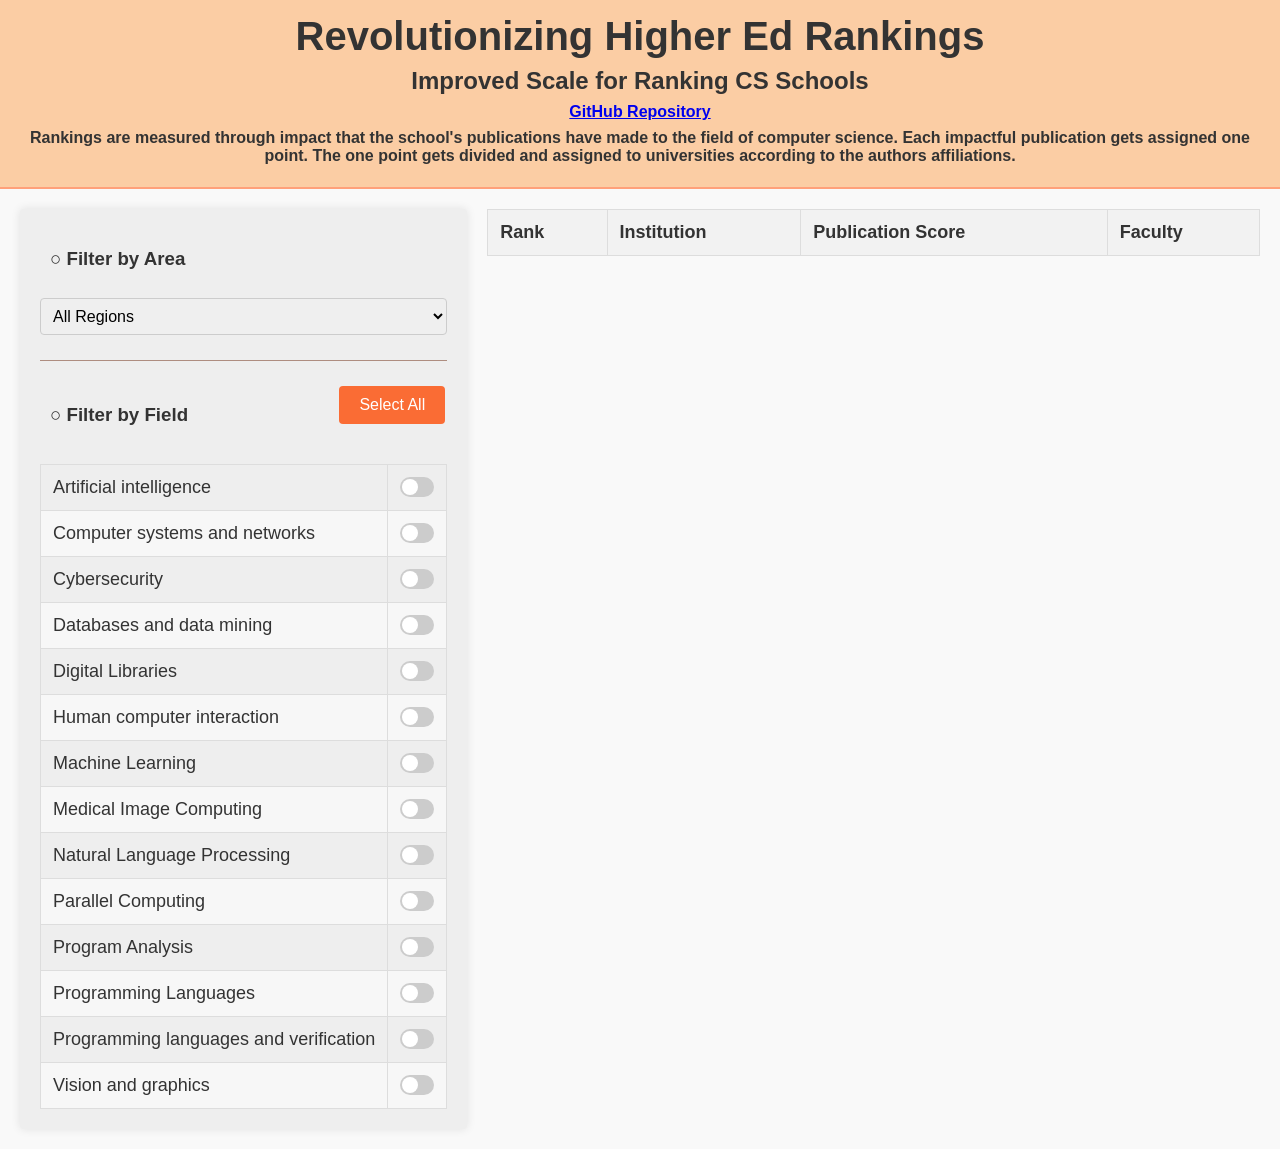
==== public/index.html @ 58e1e886 "Merge 58b7ede99342283afd145f59f9e21ac0918a69dc into 6445492e1679a28493eeacfdbd0b863ef4051edf" ====
<!DOCTYPE html>
<html lang="en">
<head>
    <meta charset="UTF-8">
    <meta name="viewport" content="width=device-width, initial-scale=1.0">
    <link rel="stylesheet" href="style.css">
	<script src="index.js" charset="utf-8" defer></script>
    <title>Your Website</title>
</head>
<body>
    <header class="main-header">
        <h1>Revolutionizing Higher Ed Rankings</h1>
        <h2>Improved Scale for Ranking CS Schools</h2>
        <h4><a href="https://github.com/Lianghui818/revolutionizing-higher-ed-rankings">GitHub Repository</a></h3>
        <h4>Rankings are measured through impact that the school's publications have made to the field of computer science. Each impactful publication gets assigned one point. The one point gets divided and assigned to universities according to the authors affiliations.</h3>
    </header>
    <main >
            <div class="content">
                <div class="filter-container">
                    <!-- add area filter -->
                    <h3 class="align-left">
                        ○ Filter by Area
                    </h3>
                    <select id="regionFilter" class="filter-select">
                        <option value="all">All Regions</option>
                        <option value="North America">Africa</option>
                        <option value="Asia">Asia</option>
                        <option value="North America">Australasia</option>
                        <option value="Europe">Europe</option>
                        <option value="North America">North America</option>
                        <option value="North America">South America</option>
                    </select>

                    <div class="divider"></div>

                    <div class="field-container">
                    <h3 class="align-left">
                        ○ Filter by Field
                    </h3>
                    <font face="Arial" size="0.1">
                        
                        <div class="button-container">
                            <button id="toggleAll" class="toggle-button" onclick="toggleAllCheckboxes()">Select All</button>
                        </div>
                    </div>
                        <table id="filterTable">
                            <thead>
                                <!-- <tr>
                                    <th style="text-align: center"> Filter by Field</th>
                                    <th style="width:15%"> </th>
                                </tr> -->
                            </thead>
                            <tbody>
                            </tbody>
                        </table>
                    </font>
                </div>
                

                <div class="table-container">
                <table id="rankingTable">
                    <thead>
                        <tr>
                            <th>Rank</th>
                            <th>Institution</th>
                            <th>Publication Score</th>
                            <th>Faculty</th>
                        </tr>
                    </thead>
                    <tbody>
                        
                        <!-- Add more rows as needed -->
                    </tbody>
            </table>
            <!-- <div class="pdf-upload-button" id="uploadButton">
            <span id="plus">+</span>
        </div> -->
        <!-- <div class="pdf-upload-modal" id="uploadModal">
            <div class="modal-content">
                <span class="close-button" id="closeButton">&times;</span>
                <h3>Upload Paper</h3>
                <input type="file" id="pdfUpload" accept=".pdf">
                <button id="submitUpload">Upload</button>
            </div>
        </div> -->
        </div>
        
                
        <!--<aside class="filter-container"> -->
            
</main>

</body>
</html>
---- public/style.css ----
/* Main header styling */
.main-header {
  background-color: #fbcda4; /* Light orange */
  text-align: center;
  padding: 14px;
  border-bottom: 2px solid #FFA07A; /* Salmon border */
}

.main-header h1 {
  margin: 0;
  font-size: 2.5em;
}

.main-header p {
  margin: 0;
  font-size: 1.2em;
  color: #333;
}

body {
  font-family: 'Arial', sans-serif;
  background-color: #f9f9f9;
  color: #333;
  text-align: center;
  margin: 0;
  padding: 0;
}

header h1, header h2, header h3 {
  margin: 8px 0;
}

header h4{
  margin: 8px 0;
  font-size: 16px; 
}

header h3 a {
  color: #2196F3;
  text-decoration: none;
}

.content {
  display: flex;
  justify-content: center;
  align-items: flex-start;
  padding: 20px;
}

.filter-container {
  background-color: #eeeeee;
  padding: 20px;
  margin-right: 20px;
  border-radius: 4px;
  box-shadow: 0 0 10px rgba(0, 0, 0, 0.1);
}

.align-left{
  text-align: left;
  margin-left: 10px;
}

.field-container {
  display: flex;
  align-items: center; /* v */
  justify-content: space-between; /* h */
  margin-bottom: 10px;
}


.button-container {
  text-align: center;
  margin-bottom: 20px;
}

.toggle-button {
  background-color: #fa6c34; 
  border: none; 
  color: white; 
  padding: 10px 20px; 
  text-align: center; 
  text-decoration: none; 
  display: inline-block;
  font-size: 16px; 
  margin: 10px 2px; 
  cursor: pointer; 
  border-radius: 4px; 
  transition-duration: 0.4s; 
}

.toggle-button:hover {
  background-color: white;
  color: #FFA07A;
  border: 2px solid #FFA07A; 
}

table {
  width: 100%;
  border-collapse: collapse;
  margin: 0px 0;
  font-size: 18px;
}

th, td {
  border: 1px solid #dddddd;
  text-align: left;
  padding: 12px;
}

th {
  background-color: #f2f2f2;
  color: #333;
}

tr:nth-child(even) {
  background-color: #f7f7f7;
}

tr:hover {
  background-color: #e0e0e0;
}

.table-container {
  flex-grow: 1;
}

.switch {
  position: relative;
  display: inline-block;
  width: 34px;
  height: 20px;
}

.switch input { 
  opacity: 0;
  width: 0;
  height: 0;
}

.slider {
  position: absolute;
  cursor: pointer;
  top: 0;
  left: 0;
  right: 0;
  bottom: 0;
  background-color: #ccc;
  transition: .4s;
  border-radius: 34px;
}

.slider:before {
  position: absolute;
  content: "";
  height: 16px;
  width: 16px;
  left: 2px;
  bottom: 2px;
  background-color: white;
  transition: .4s;
  border-radius: 50%;
}

input:checked + .slider {
  background-color: #2196F3;
}

input:focus + .slider {
  box-shadow: 0 0 1px #2196F3;
}

input:checked + .slider:before {
  transform: translateX(14px);
}



/* Region filter dropdown */
.filter-select {
  width: 100%;
  padding: 8px;
  margin: 10px 0;
  font-size: 1em;
  border-radius: 4px;
  border: 1px solid #ccc;
}

/* Fixed upload button */
/* .pdf-upload-button {
  position: fixed;
  bottom: 20px;
  right: 20px;
  width: 50px;
  height: 50px;
  background-color: #fa6c34;
  color: white;
  border-radius: 50%;
  text-align: center;
  line-height: 50px;
  font-size: 36px;
  cursor: pointer;
  box-shadow: 0 2px 5px rgba(0, 0, 0, 0.3);
  display: inline-block;
  transition-duration: 0.4s; 
}

.pdf-upload-button:hover {
  background-color: #fa6c34;
  background-color: white;
  color: #FFA07A;    
  border: 2px solid #FFA07A; 

} */

/* Modal styling */
/* .pdf-upload-modal {
  display: none;
  position: fixed;
  z-index: 1000;
  left: 0;
  top: 0;
  width: 100%;
  height: 100%;
  overflow: auto;
  background-color: rgba(0, 0, 0, 0.5);
} */

.modal-content {
  background-color: #fff;
  margin: 15% auto;
  padding: 20px;
  border-radius: 5px;
  width: 300px;
  box-shadow: 0 4px 8px rgba(0, 0, 0, 0.2);
  text-align: center;
}

.close-button {
  color: #aaa;
  float: right;
  font-size: 28px;
  font-weight: bold;
  cursor: pointer;
}

.close-button:hover,
.close-button:focus {
  color: black;
}

.divider {
  height: 1px;
  background-color: #ae8d80;
  margin: 15px 0;
  border: none;
}
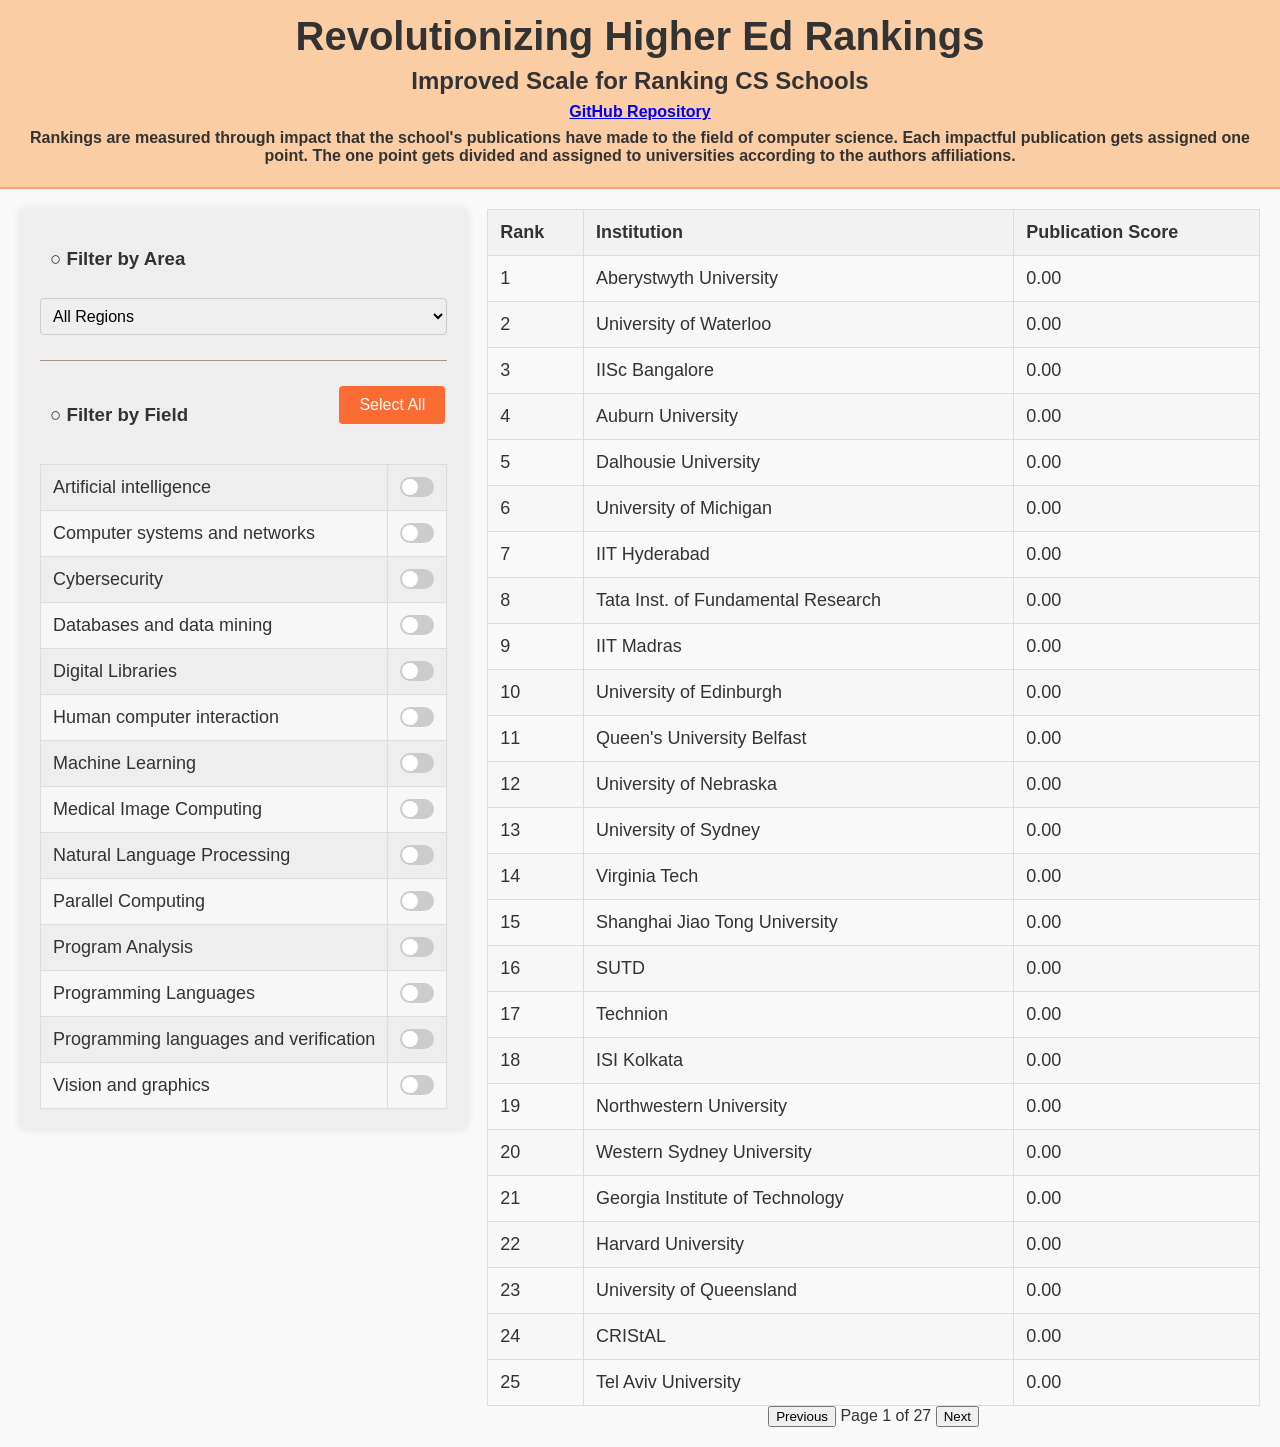
==== commit 70c7d646: "Merge 9a33fed077539c69af70c2344f490fe22ab2d72e into fc95a455c3074bc6560dfd2fc9acd441d7a0de3a" ====
--- a/public/index.html
+++ b/public/index.html
@@ -23,12 +23,12 @@
                     </h3>
                     <select id="regionFilter" class="filter-select">
                         <option value="all">All Regions</option>
-                        <option value="North America">Africa</option>
+                        <option value="Africa">Africa</option>
                         <option value="Asia">Asia</option>
-                        <option value="North America">Australasia</option>
+                        <option value="Australasia">Australasia</option>
                         <option value="Europe">Europe</option>
                         <option value="North America">North America</option>
-                        <option value="North America">South America</option>
+                        <option value="South America">South America</option>
                     </select>
 
                     <div class="divider"></div>
@@ -64,7 +64,6 @@
                             <th>Rank</th>
                             <th>Institution</th>
                             <th>Publication Score</th>
-                            <th>Faculty</th>
                         </tr>
                     </thead>
                     <tbody>
@@ -72,6 +71,11 @@
                         <!-- Add more rows as needed -->
                     </tbody>
             </table>
+            <div class="pagination-container">
+                <button id="prevPage" onclick="prevPage()">Previous</button>
+                <span id="pageIndicator"></span>
+                <button id="nextPage" onclick="nextPage()">Next</button>
+            </div>
             <!-- <div class="pdf-upload-button" id="uploadButton">
             <span id="plus">+</span>
         </div> -->
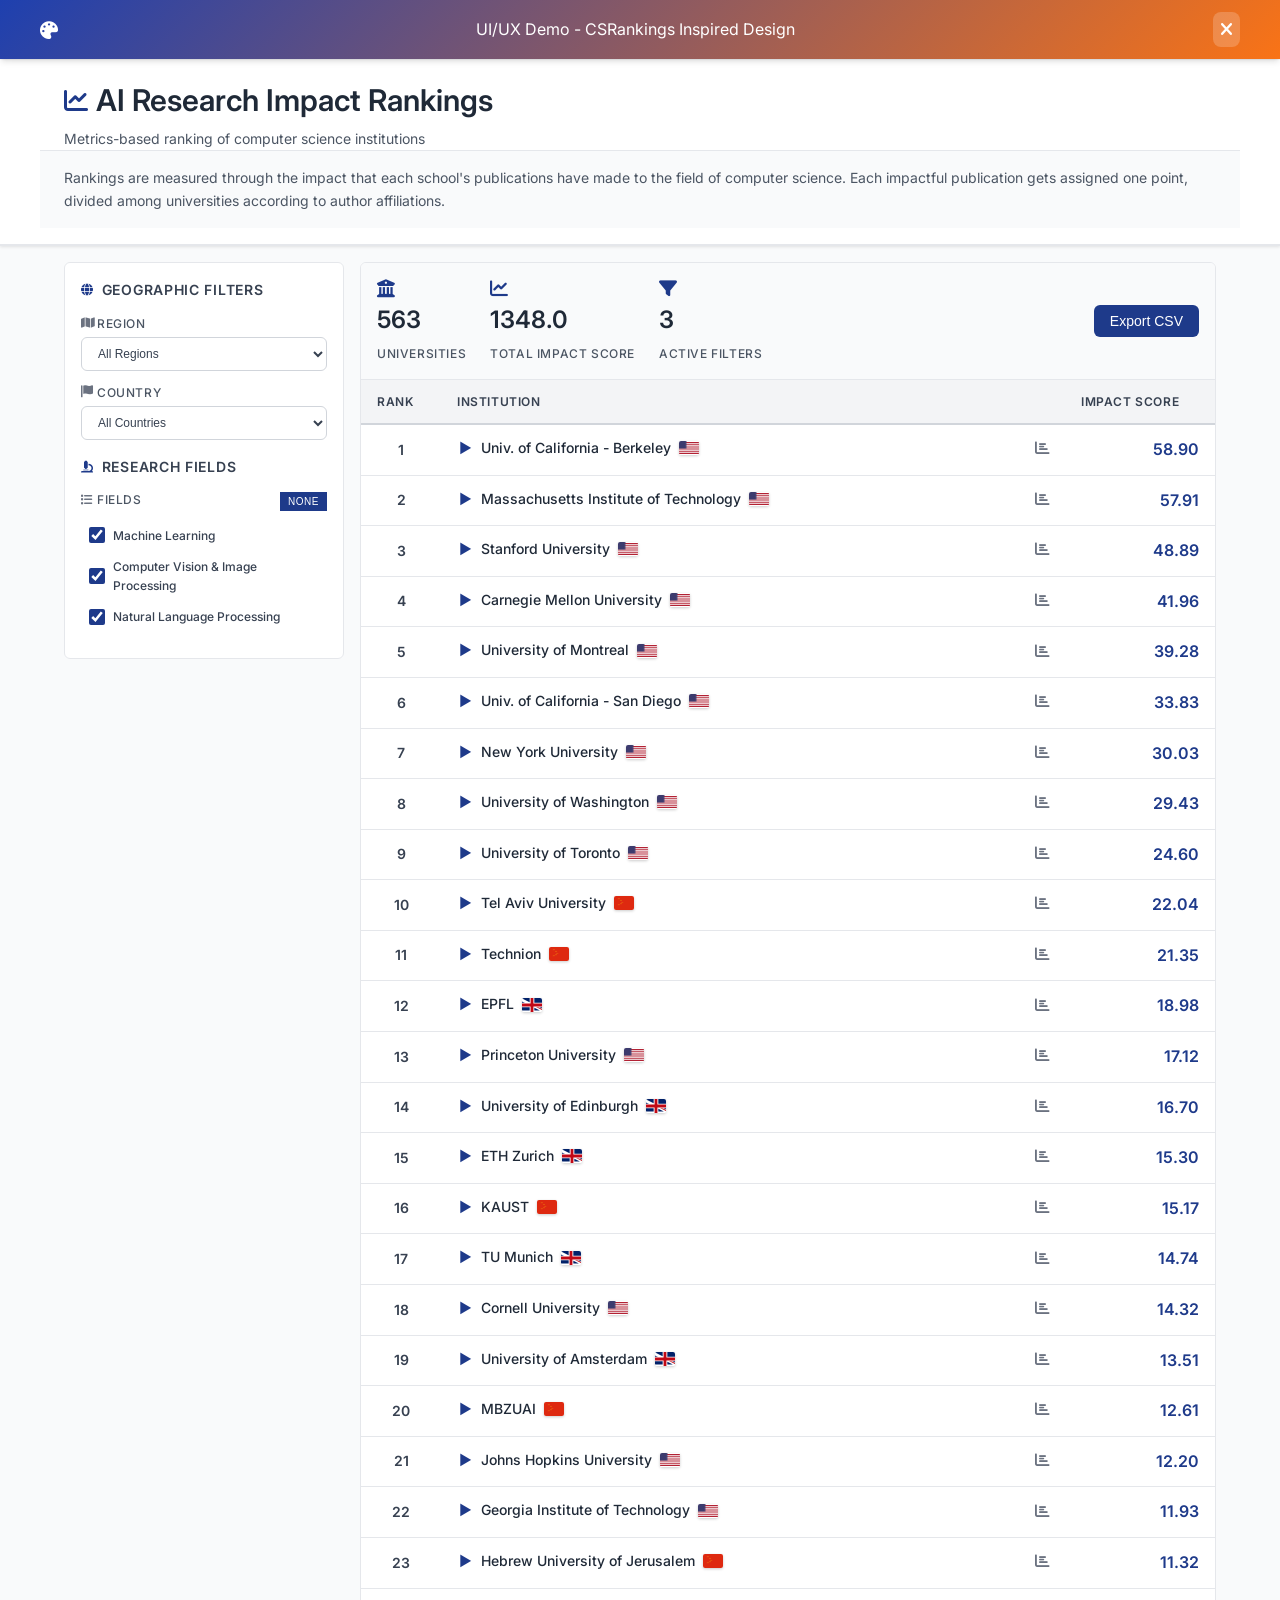
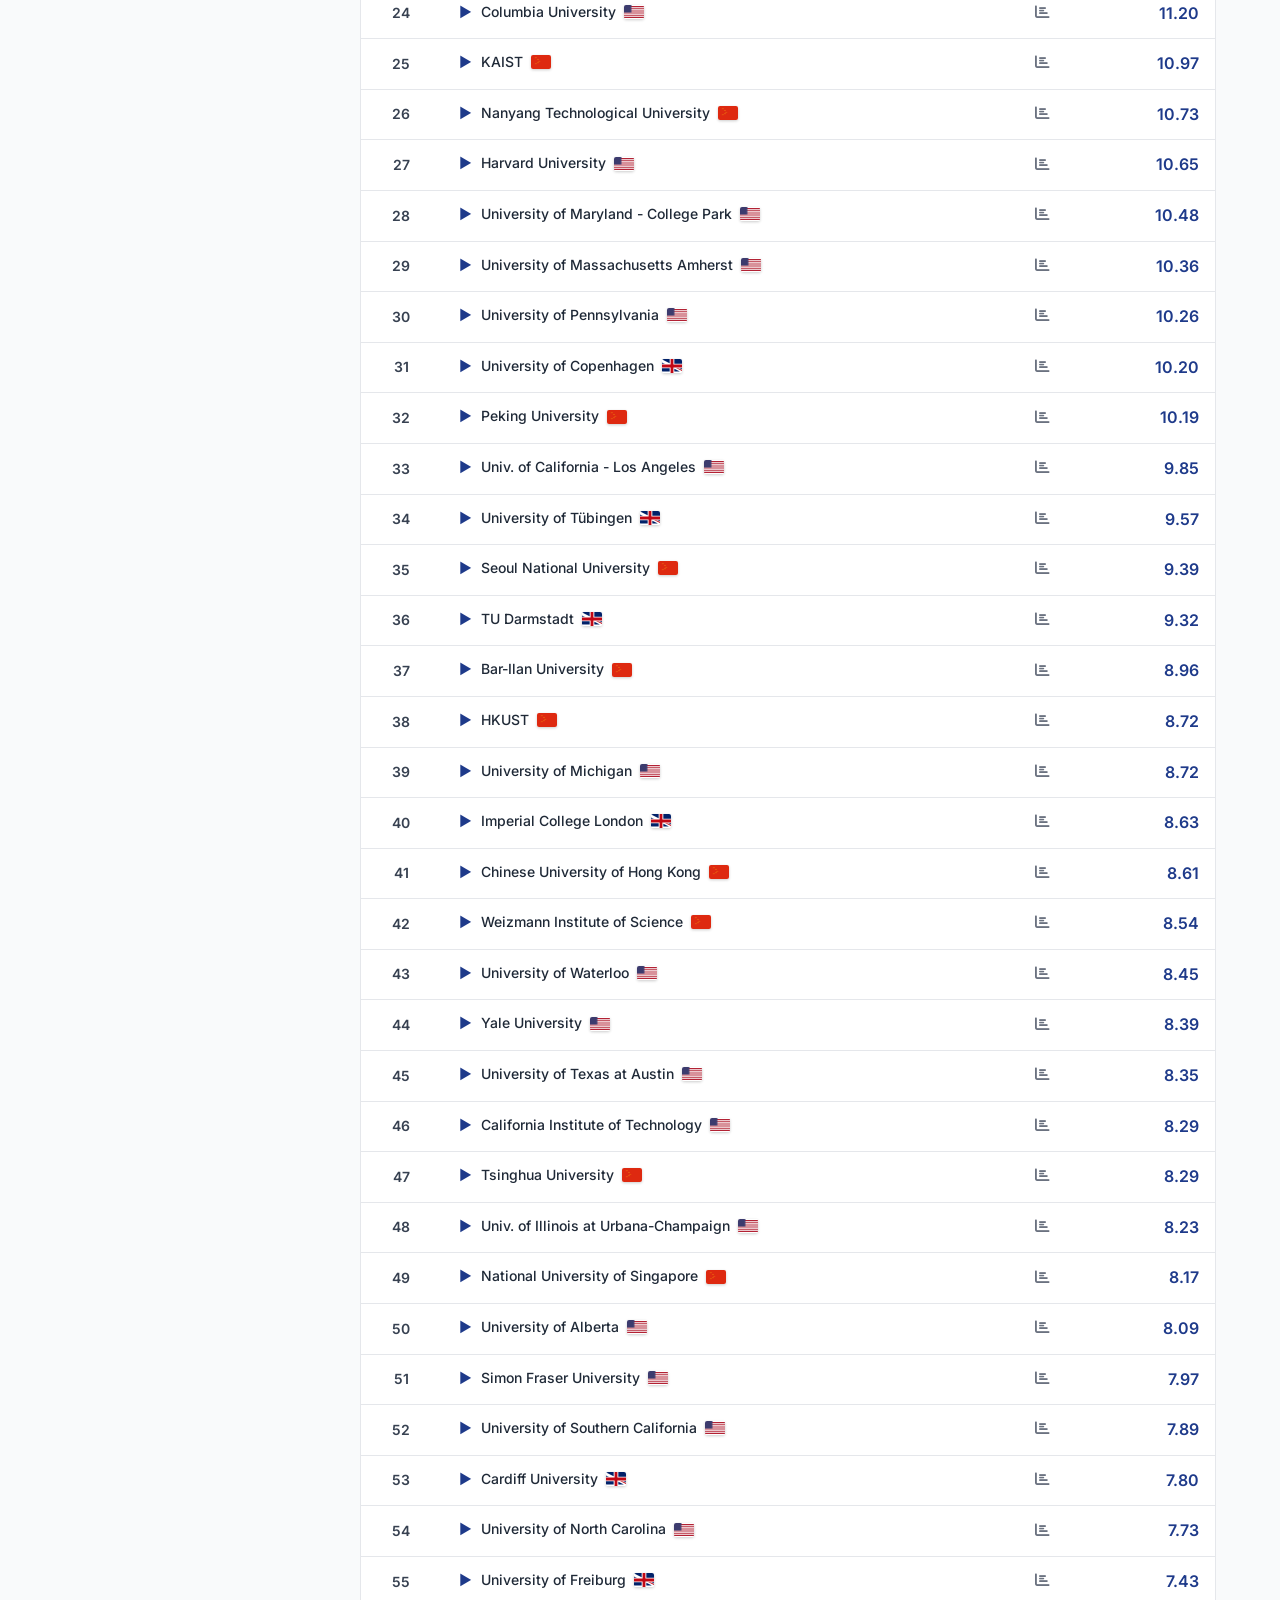
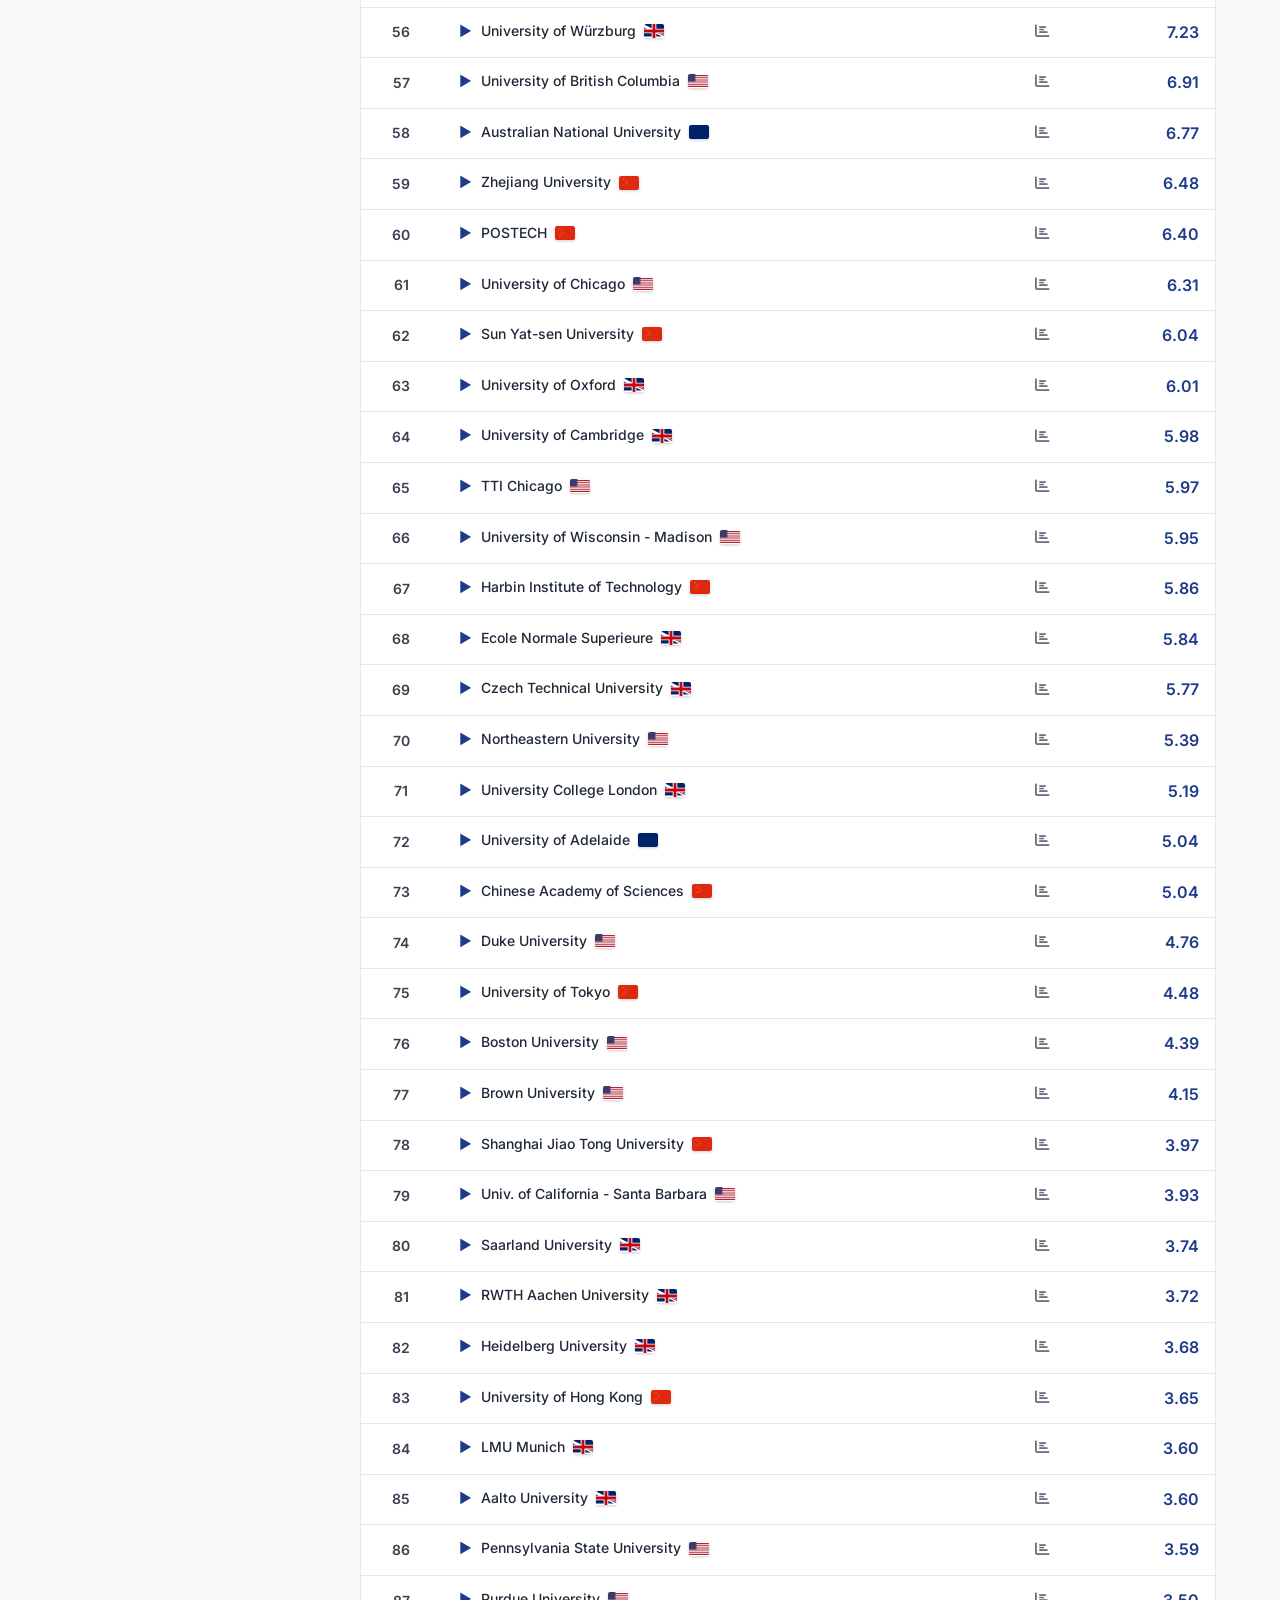
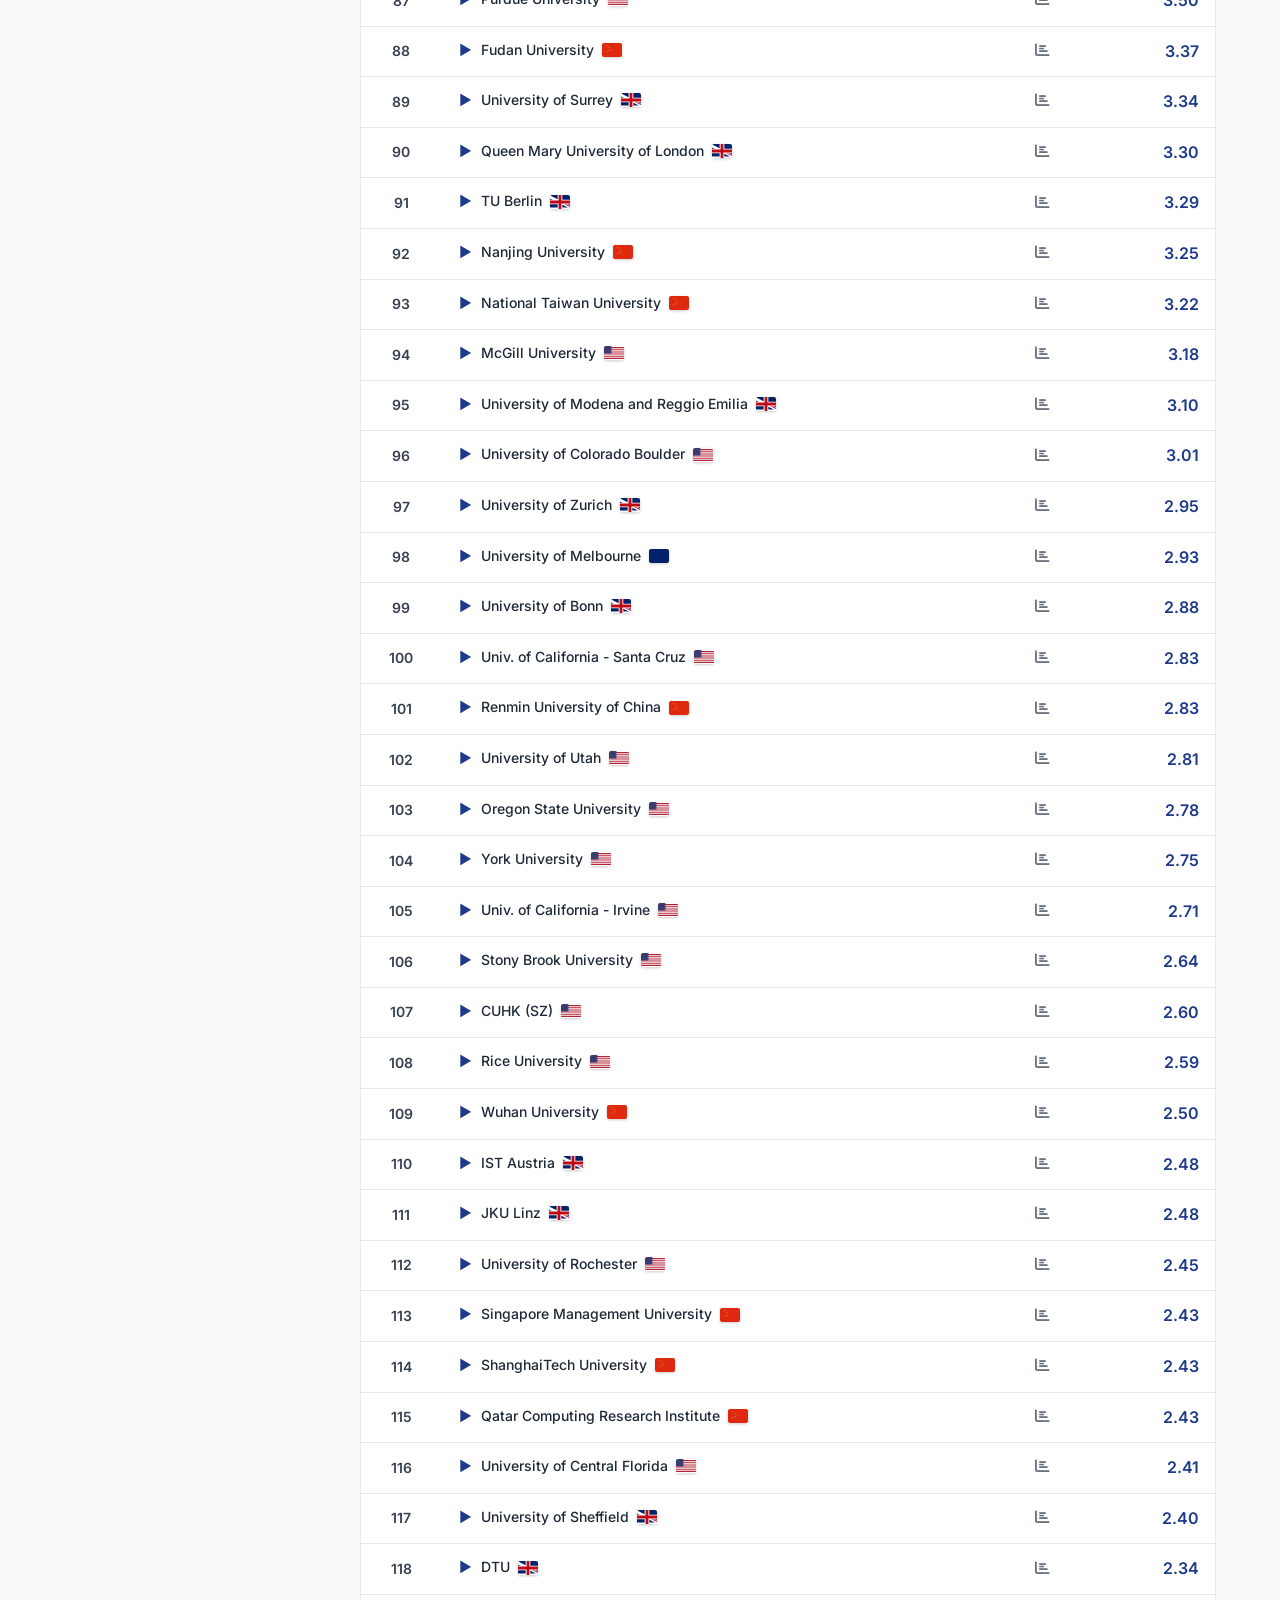
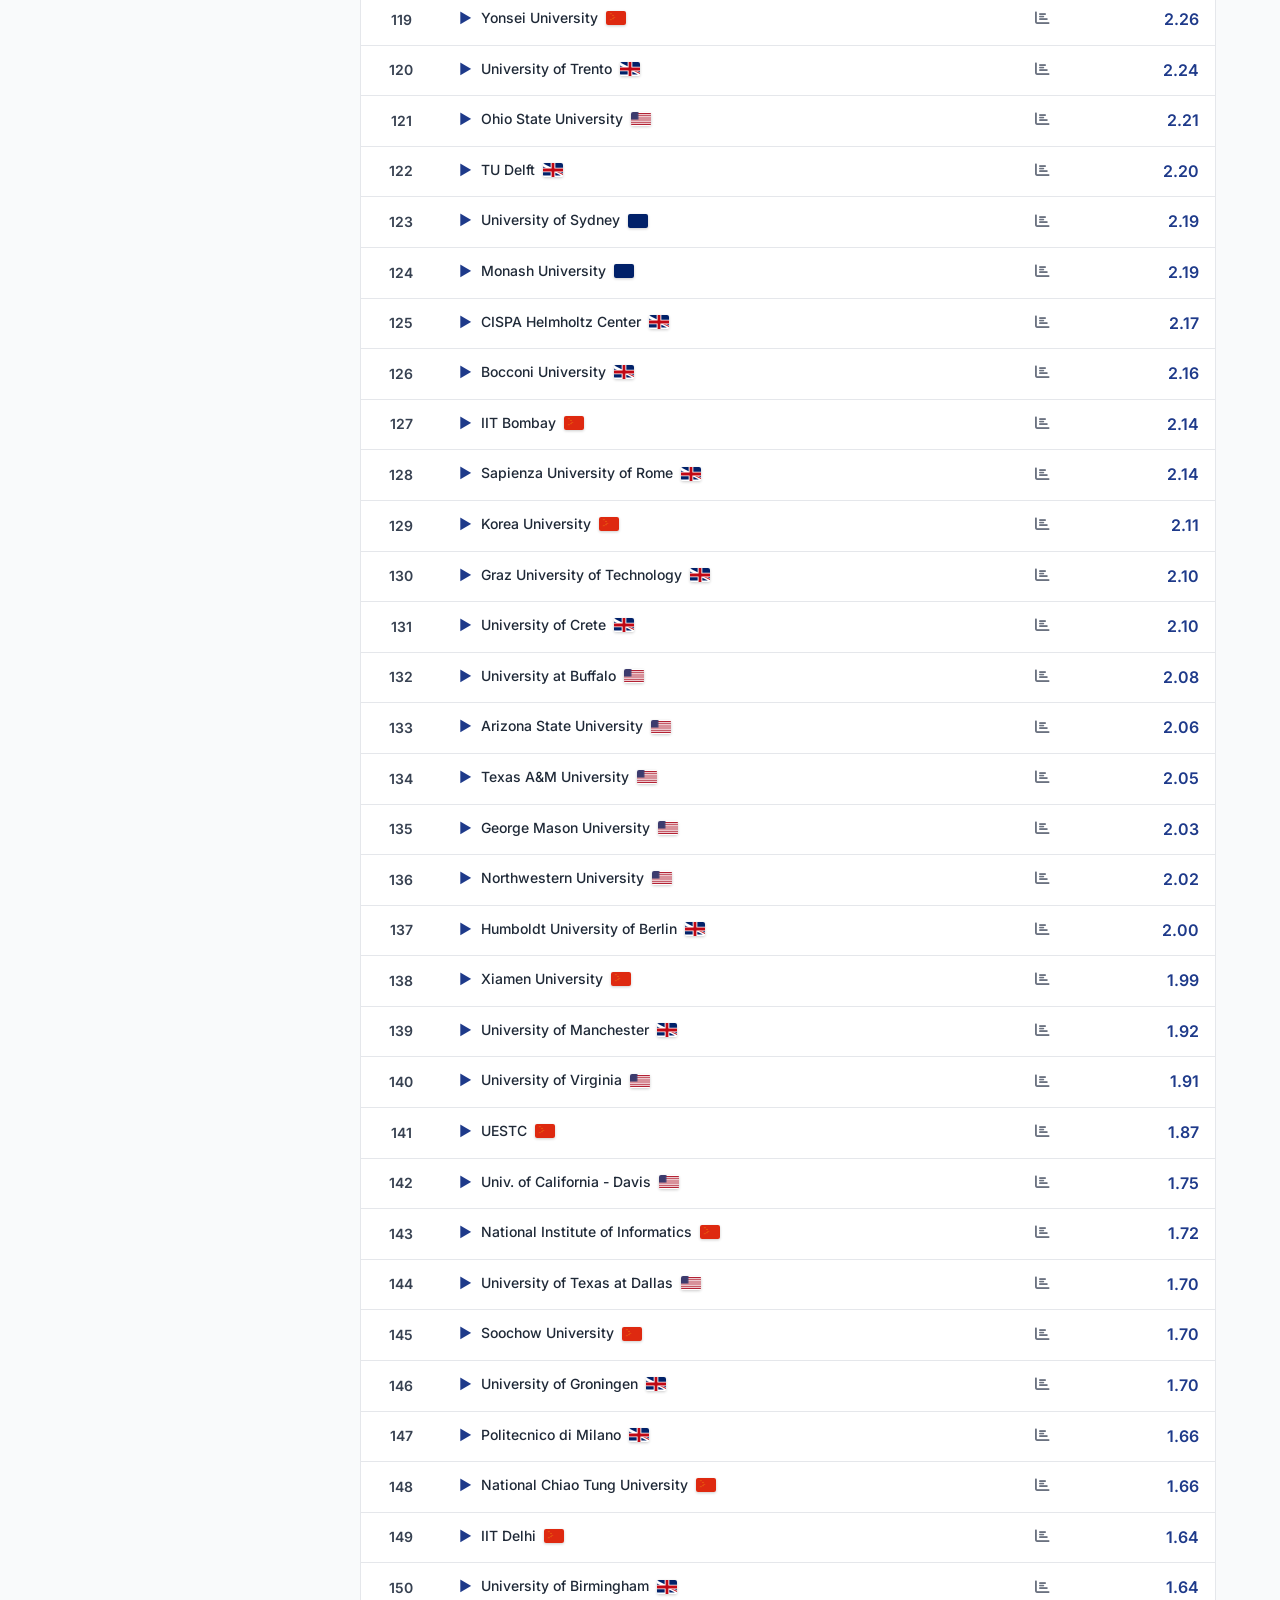
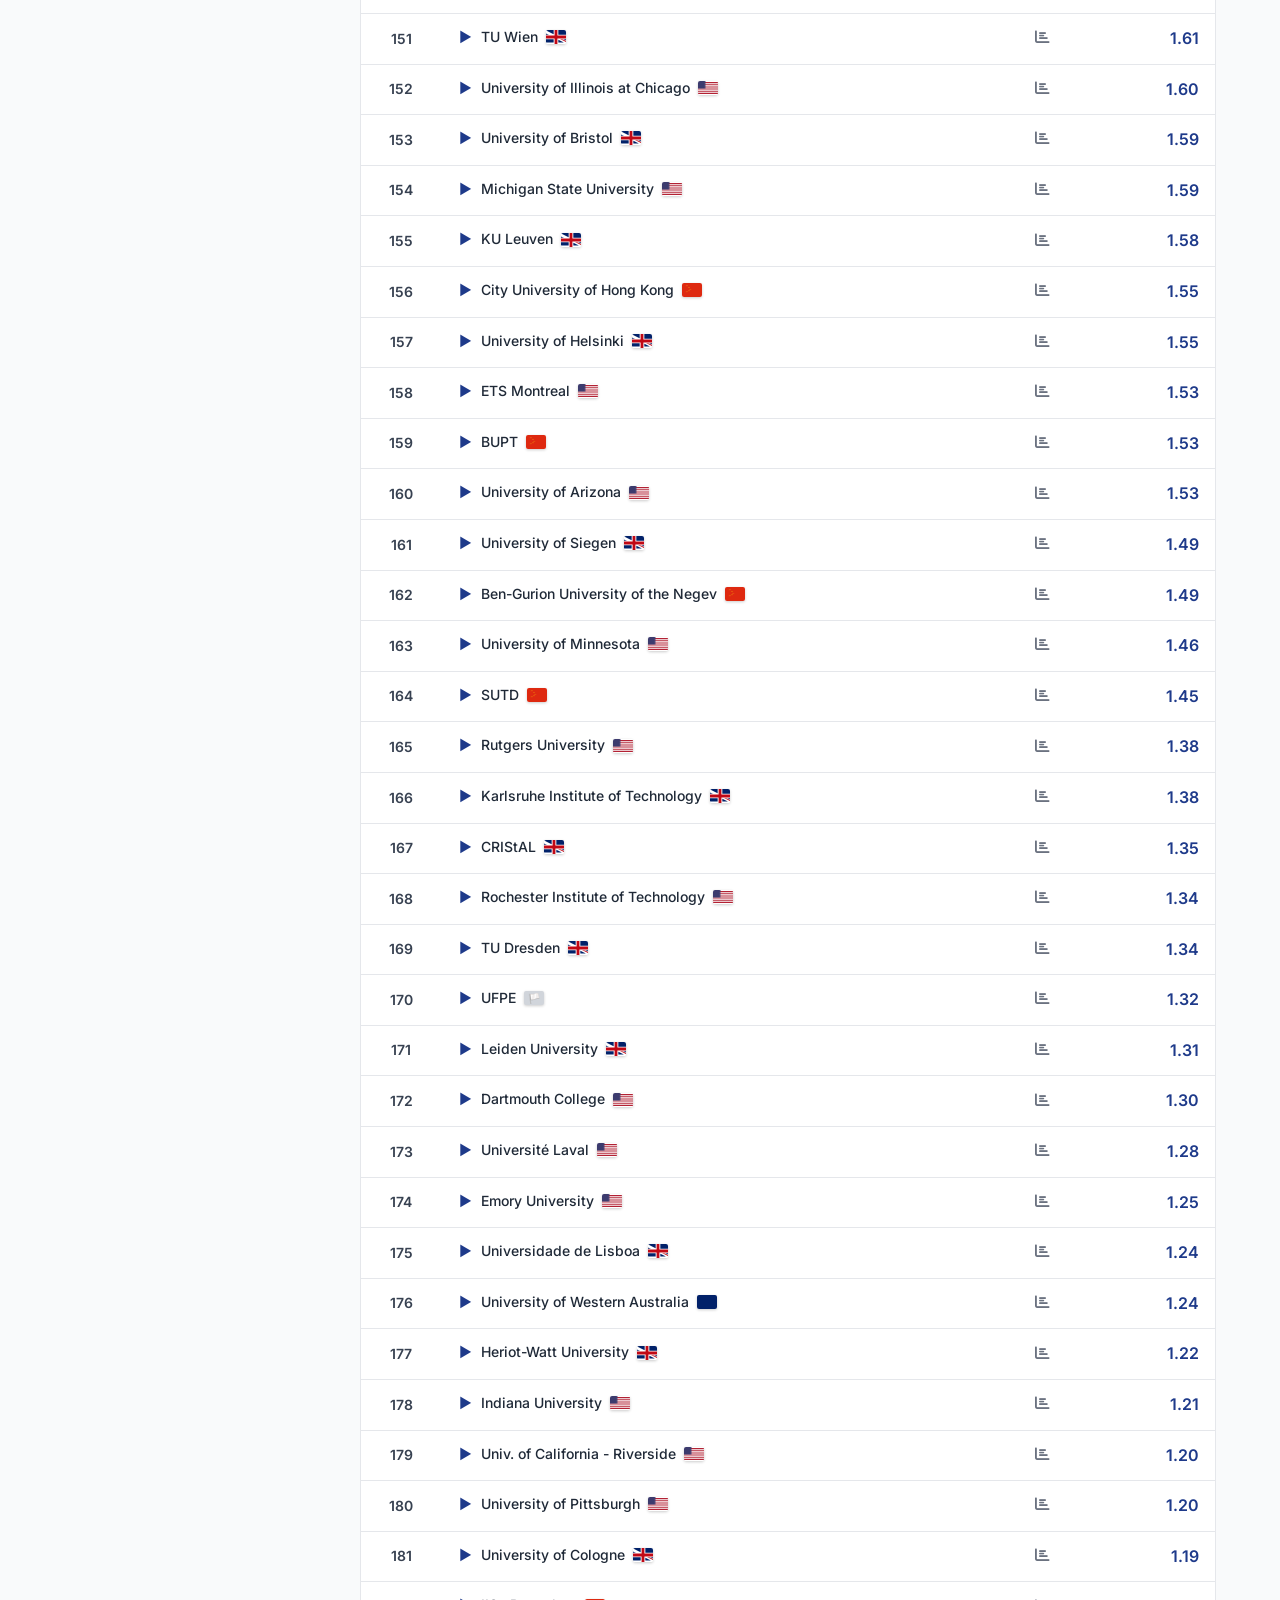
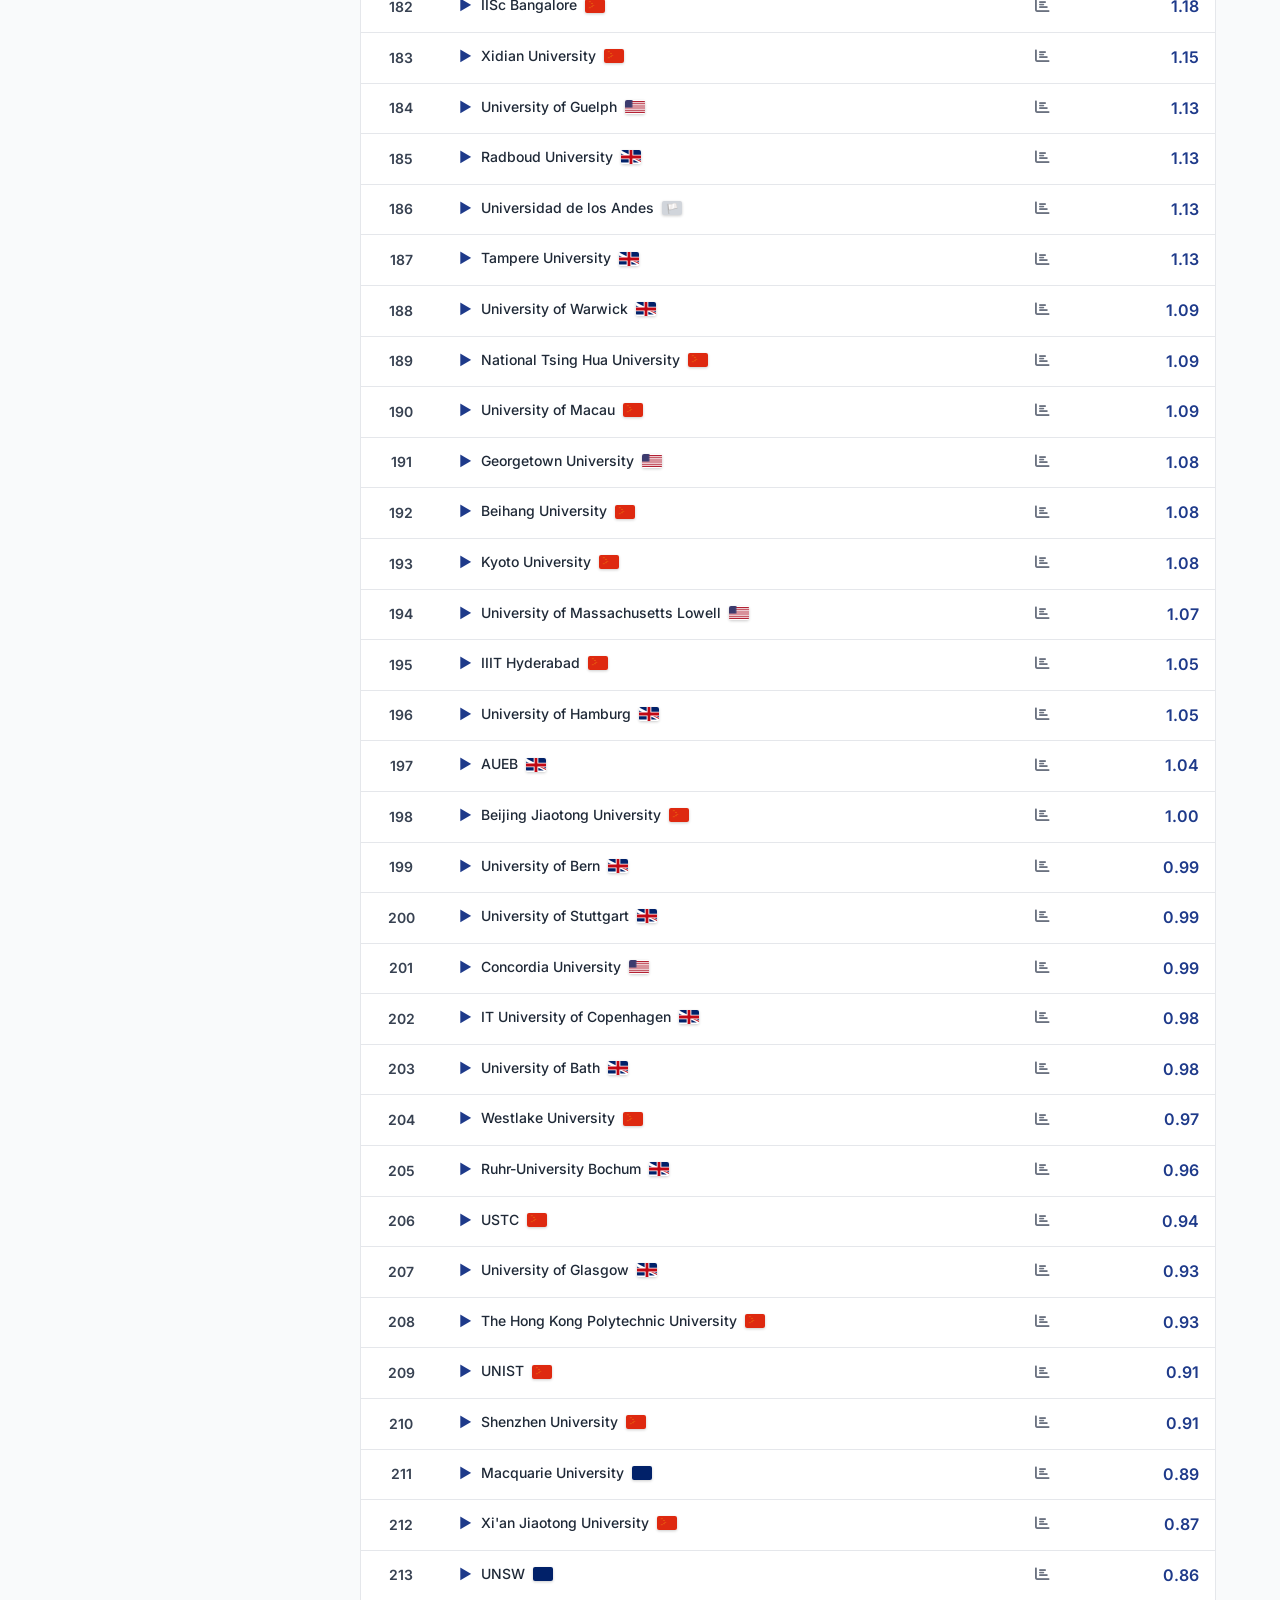
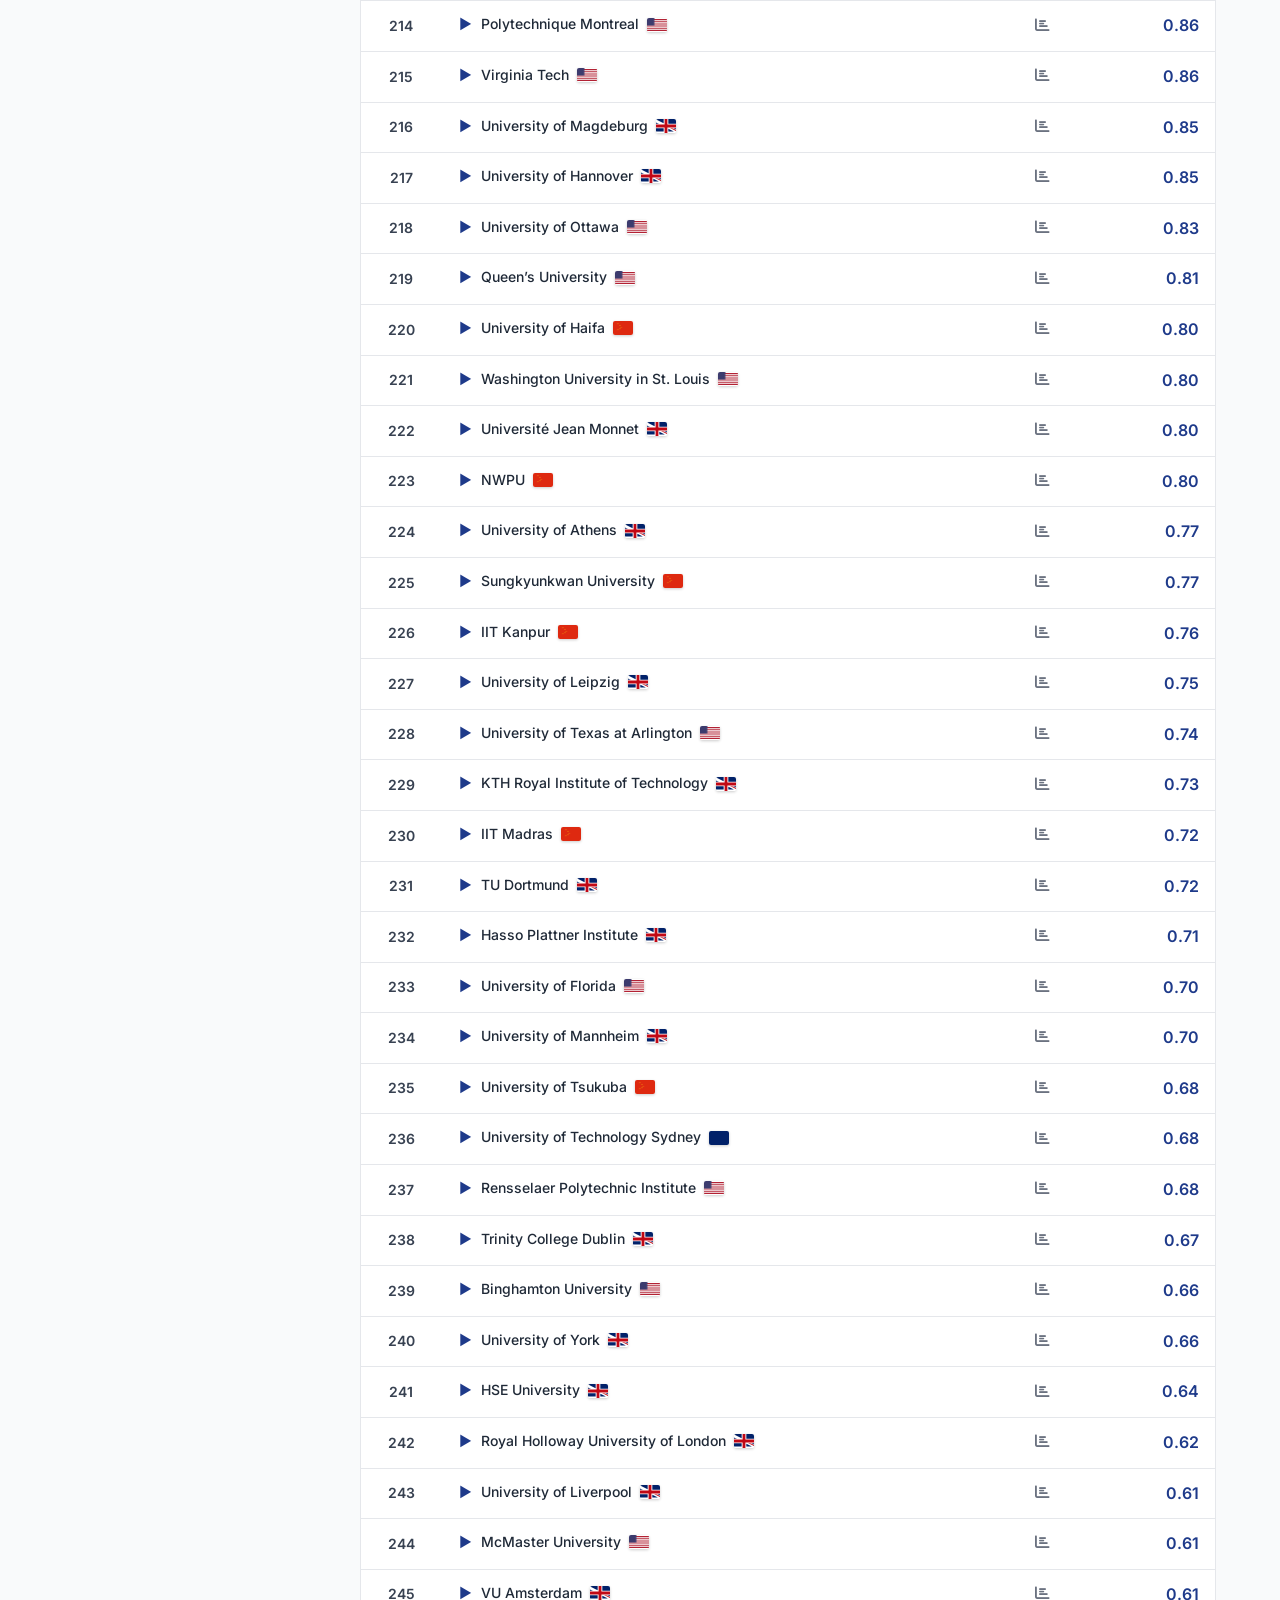
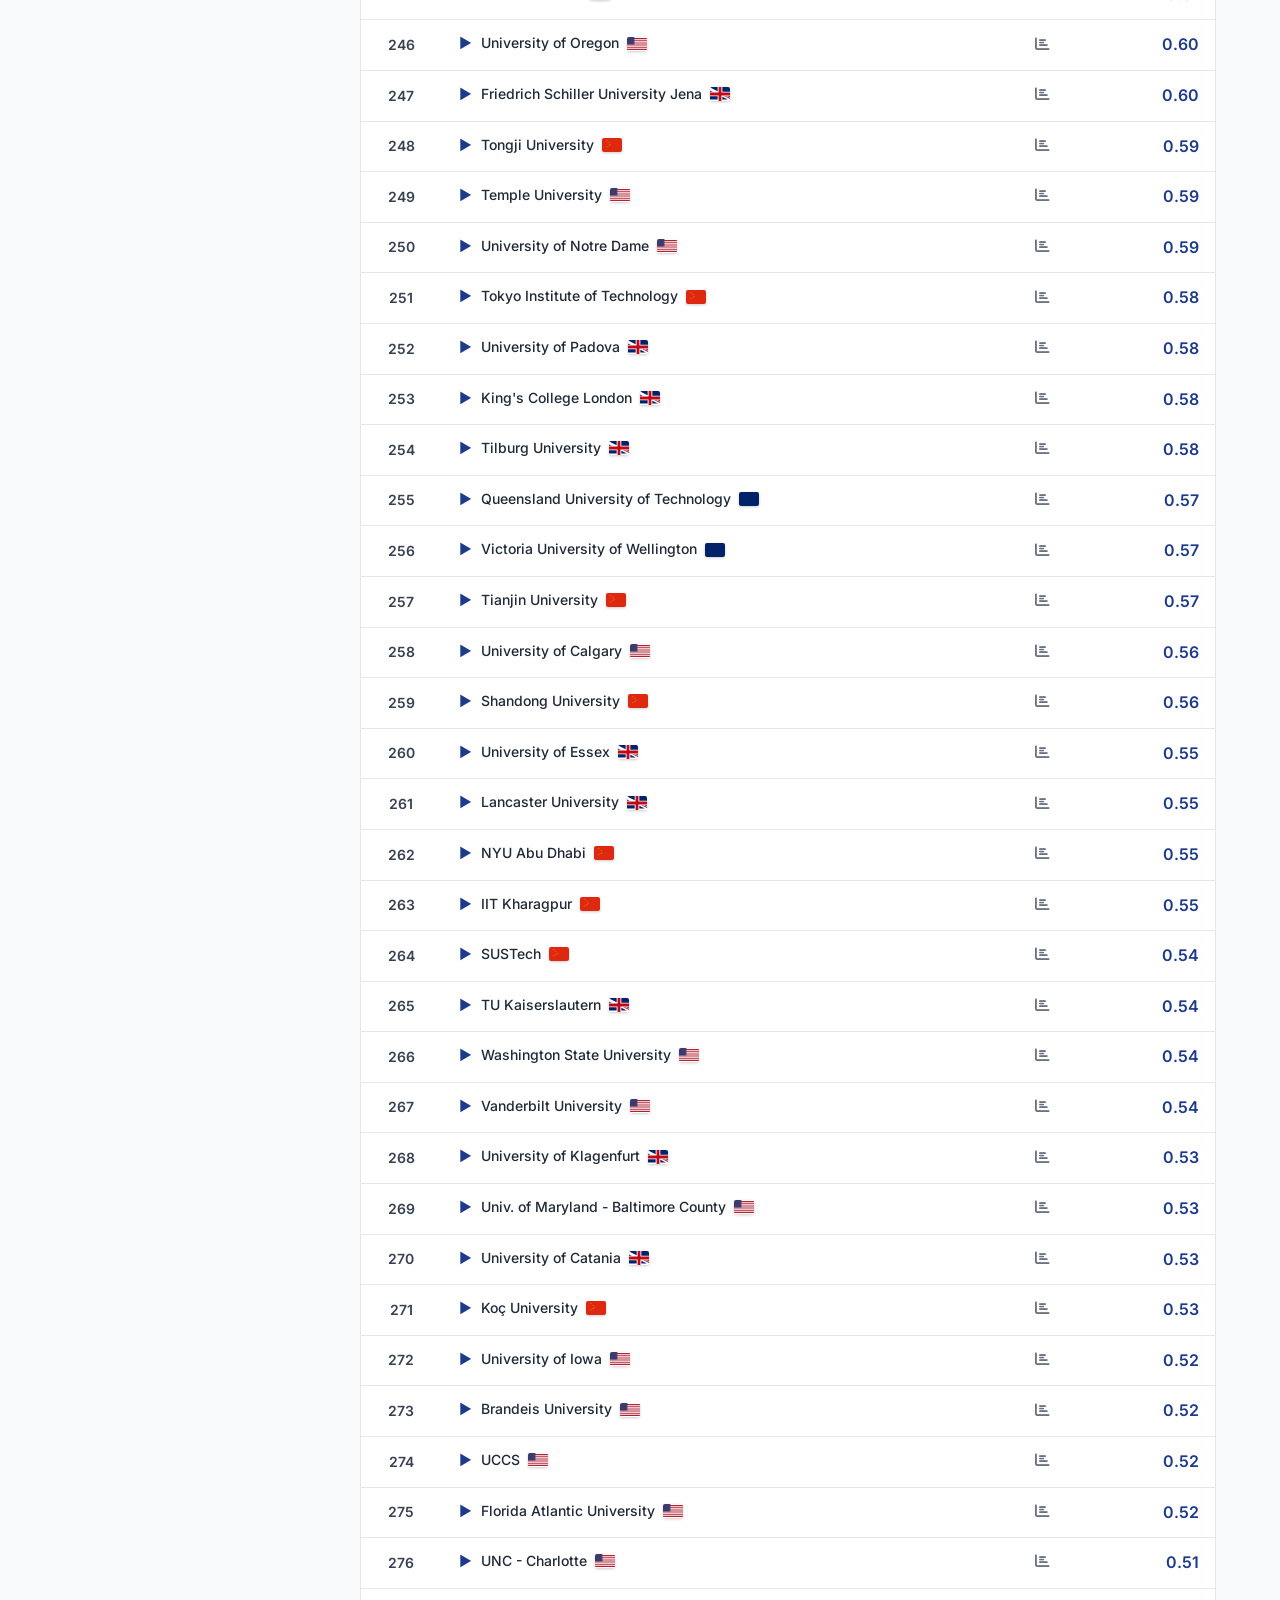
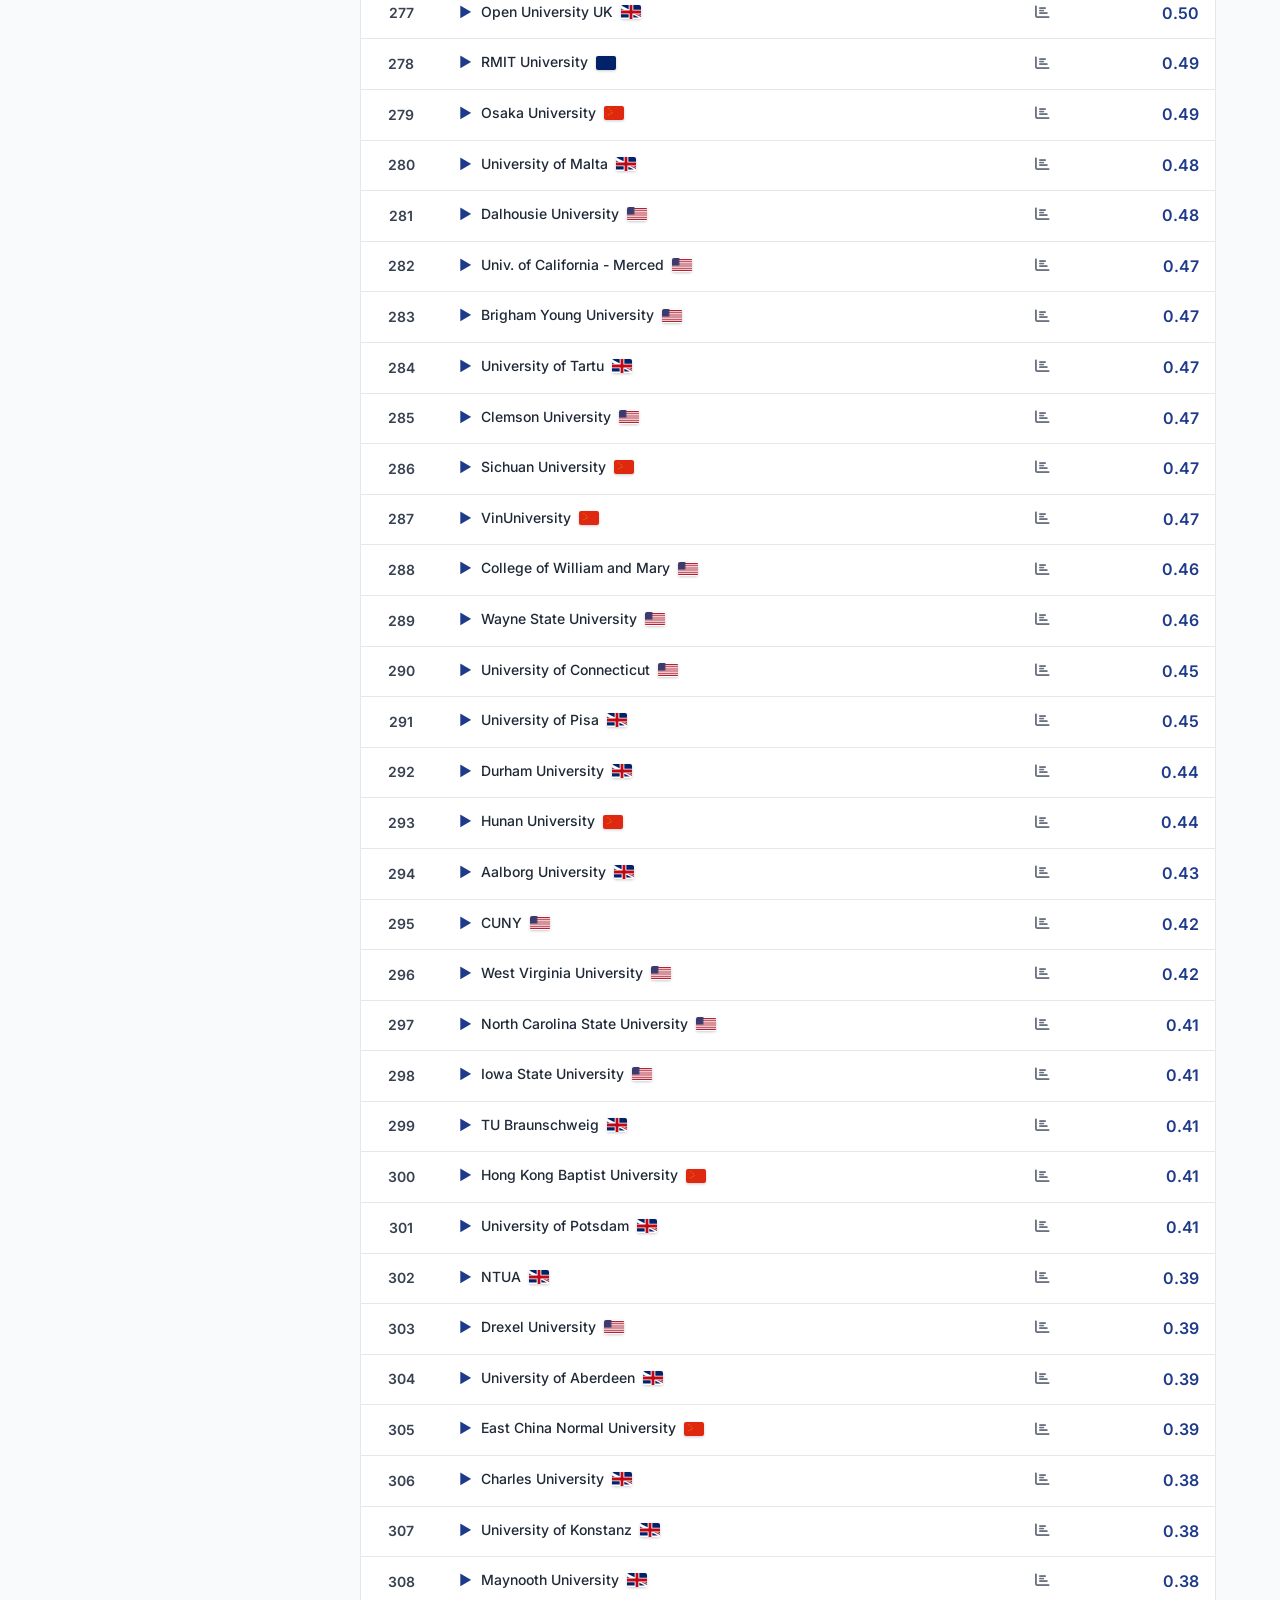
==== commit 29981a00: "update ui" ====
--- a/public/index.html
+++ b/public/index.html
@@ -4,95 +4,154 @@
     <meta charset="UTF-8">
     <meta name="viewport" content="width=device-width, initial-scale=1.0">
     <link rel="stylesheet" href="style.css">
+    <link href="https://fonts.googleapis.com/css2?family=Inter:wght@300;400;500;600;700&display=swap" rel="stylesheet">
+    <link rel="stylesheet" href="https://cdnjs.cloudflare.com/ajax/libs/font-awesome/6.0.0/css/all.min.css">
 	<script src="index.js" charset="utf-8" defer></script>
-    <title>Your Website</title>
+    <title>AI Research Impact Rankings - UI Demo</title>
 </head>
 <body>
     <header class="main-header">
-        <h1>Revolutionizing Higher Ed Rankings</h1>
-        <h2>Improved Scale for Ranking CS Schools</h2>
-        <h4><a href="https://github.com/Lianghui818/revolutionizing-higher-ed-rankings">GitHub Repository</a></h3>
-        <h4>Rankings are measured through impact that the school's publications have made to the field of computer science. Each impactful publication gets assigned one point. The one point gets divided and assigned to universities according to the authors affiliations.</h3>
+        <div class="header-content">
+            <div class="header-main">
+                <h1><i class="fas fa-chart-line"></i> AI Research Impact Rankings</h1>
+                <p class="header-subtitle">Metrics-based ranking of computer science institutions</p>
+            </div>
+            <div class="header-actions">
+                <!-- <a href="https://github.com/Lianghui818/revolutionizing-higher-ed-rankings" class="github-link" target="_blank" rel="noopener noreferrer">
+                    <i class="fab fa-github"></i> GitHub
+                </a> -->
+            </div>
+        </div>
+        <div class="header-description">
+            <p>Rankings are measured through the impact that each school's publications have made to the field of computer science. Each impactful publication gets assigned one point, divided among universities according to author affiliations.</p>
+        </div>
     </header>
-    <main >
-            <div class="content">
-                <div class="filter-container">
-                    <!-- add area filter -->
-                    <h3 class="align-left">
-                        ○ Filter by Area
-                    </h3>
-                    <select id="regionFilter" class="filter-select">
-                        <option value="all">All Regions</option>
-                        <option value="Africa">Africa</option>
-                        <option value="Asia">Asia</option>
-                        <option value="Australasia">Australasia</option>
-                        <option value="Europe">Europe</option>
-                        <option value="North America">North America</option>
-                        <option value="South America">South America</option>
-                    </select>
+    <main>
+        <div class="content">
+            <div class="filter-sidebar">
+                <div class="filter-section">
+                    <h3><i class="fas fa-globe"></i> Geographic Filters</h3>
+                    
+                    <div class="filter-group">
+                        <label for="regionFilter" class="filter-label">
+                            <i class="fas fa-map"></i> Region
+                        </label>
+                        <select id="regionFilter" class="filter-select">
+                            <option value="all">All Regions</option>
+                            <option value="Africa">Africa</option>
+                            <option value="Asia">Asia</option>
+                            <option value="Australasia">Australasia</option>
+                            <option value="Europe">Europe</option>
+                            <option value="North America">North America</option>
+                            <option value="South America">South America</option>
+                        </select>
+                    </div>
 
-                    <div class="divider"></div>
+                    <div class="filter-group">
+                        <label for="countryFilter" class="filter-label">
+                            <i class="fas fa-flag"></i> Country
+                        </label>
+                        <select id="countryFilter" class="filter-select">
+                            <option value="all">All Countries</option>
+                        </select>
+                    </div>
+                </div>
 
-                    <div class="field-container">
-                    <h3 class="align-left">
-                        ○ Filter by Field
-                    </h3>
-                    <font face="Arial" size="0.1">
-                        
-                        <div class="button-container">
-                            <button id="toggleAll" class="toggle-button" onclick="toggleAllCheckboxes()">Select All</button>
+                <div class="filter-section">
+                    <h3><i class="fas fa-microscope"></i> Research Fields</h3>
+                    
+                    <div class="filter-group">
+                        <div class="filter-header">
+                            <label class="filter-label">
+                                <i class="fas fa-list"></i> Fields
+                            </label>
+                            <button id="toggleAllFields" class="toggle-button-small" onclick="toggleAllFields()">
+                                All
+                            </button>
+                        </div>
+                        <div class="field-checkboxes" id="fieldCheckboxContainer">
+                            <!-- Checkboxes will be dynamically generated here -->
                         </div>
                     </div>
-                        <table id="filterTable">
-                            <thead>
-                                <!-- <tr>
-                                    <th style="text-align: center"> Filter by Field</th>
-                                    <th style="width:15%"> </th>
-                                </tr> -->
-                            </thead>
-                            <tbody>
-                            </tbody>
-                        </table>
-                    </font>
                 </div>
-                
+            </div>
 
-                <div class="table-container">
-                <table id="rankingTable">
-                    <thead>
-                        <tr>
-                            <th>Rank</th>
-                            <th>Institution</th>
-                            <th>Publication Score</th>
-                        </tr>
-                    </thead>
-                    <tbody>
-                        
-                        <!-- Add more rows as needed -->
-                    </tbody>
-            </table>
-            <div class="pagination-container">
-                <button id="prevPage" onclick="prevPage()">Previous</button>
-                <span id="pageIndicator"></span>
-                <button id="nextPage" onclick="nextPage()">Next</button>
+            <div class="results-container">
+                <div class="results-header">
+                    <div class="results-stats">
+                        <div class="stat-item">
+                            <i class="fas fa-university"></i>
+                            <span id="totalUniversities">0</span>
+                            <label>Universities</label>
+                        </div>
+                        <div class="stat-item">
+                            <i class="fas fa-chart-line"></i>
+                            <span id="totalScore">0</span>
+                            <label>Total Impact Score</label>
+                        </div>
+                        <div class="stat-item">
+                            <i class="fas fa-filter"></i>
+                            <span id="activeFilters">0</span>
+                            <label>Active Filters</label>
+                        </div>
+                    </div>
+                    <div class="results-actions">
+                        <button class="export-btn" onclick="exportData()">
+                            Export CSV
+                        </button>
+                    </div>
+                </div>
+
+                <div class="table-wrapper">
+                    <div class="loading-spinner" id="loadingSpinner">
+                        <i class="fas fa-spinner fa-spin"></i>
+                        <span>Loading rankings...</span>
+                    </div>
+                    
+                    <table id="rankingTable" class="rankings-table">
+                        <thead>
+                            <tr>
+                                <th class="rank-col">Rank</th>
+                                <th class="institution-col">Institution</th>
+                                <th class="score-col">Impact Score</th>
+                            </tr>
+                        </thead>
+                        <tbody>
+                            <!-- Rankings will be populated here -->
+                        </tbody>
+                    </table>
+                </div>
+
+                <div class="scroll-info">
+                    <span class="results-count">Showing <span id="totalCount">0</span> results</span>
+                </div>
             </div>
-            <!-- <div class="pdf-upload-button" id="uploadButton">
-            <span id="plus">+</span>
-        </div> -->
-        <!-- <div class="pdf-upload-modal" id="uploadModal">
-            <div class="modal-content">
-                <span class="close-button" id="closeButton">&times;</span>
-                <h3>Upload Paper</h3>
-                <input type="file" id="pdfUpload" accept=".pdf">
-                <button id="submitUpload">Upload</button>
+        </div>
+    </main>
+
+    <footer class="main-footer">
+        <div class="footer-content">
+            <p>&copy; 2024 AI Research Impact Rankings. Built with ❤️ for academic transparency.</p>
+            <div class="footer-links">
+                <!-- <a href="https://github.com/Lianghui818/revolutionizing-higher-ed-rankings" target="_blank" rel="noopener noreferrer">
+                    <i class="fab fa-github"></i> GitHub
+                </a> -->
+                <a href="#" onclick="showAbout()">
+                    <i class="fas fa-info-circle"></i> About
+                </a>
             </div>
-        </div> -->
         </div>
-        
-                
-        <!--<aside class="filter-container"> -->
-            
-</main>
+    </footer>
 
+    <!-- UI Improvement Demo Notice -->
+    <div class="demo-notice">
+        <div class="demo-content">
+            <i class="fas fa-palette"></i>
+            <span>UI/UX Demo - CSRankings Inspired Design</span>
+            <button onclick="toggleDemoNotice()" class="close-demo">
+                <i class="fas fa-times"></i>
+            </button>
+        </div>
+    </div>
 </body>
-</html>
+</html>
--- a/public/style.css
+++ b/public/style.css
@@ -1,256 +1,1126 @@
-/* Main header styling */
+/* Modern CSS Reset and Base Styles */
+* {
+    margin: 0;
+    padding: 0;
+    box-sizing: border-box;
+}
+
+:root {
+    /* Professional Color Palette - Inspired by CSRankings */
+    --primary-color: #1e3a8a;
+    --primary-dark: #1e40af;
+    --primary-light: #3b82f6;
+    --secondary-color: #6b7280;
+    --accent-color: #1e40af;
+    --success-color: #059669;
+    --warning-color: #d97706;
+    --error-color: #dc2626;
+    
+    /* Neutral Colors - More subdued */
+    --gray-50: #f9fafb;
+    --gray-100: #f3f4f6;
+    --gray-200: #e5e7eb;
+    --gray-300: #d1d5db;
+    --gray-400: #9ca3af;
+    --gray-500: #6b7280;
+    --gray-600: #4b5563;
+    --gray-700: #374151;
+    --gray-800: #1f2937;
+    --gray-900: #111827;
+    
+    /* Typography */
+    --font-family: 'Inter', -apple-system, BlinkMacSystemFont, 'Segoe UI', Roboto, sans-serif;
+    --font-size-xs: 0.75rem;
+    --font-size-sm: 0.875rem;
+    --font-size-base: 1rem;
+    --font-size-lg: 1.125rem;
+    --font-size-xl: 1.25rem;
+    --font-size-2xl: 1.5rem;
+    --font-size-3xl: 1.875rem;
+    --font-size-4xl: 2.25rem;
+    
+    /* Spacing */
+    --spacing-1: 0.25rem;
+    --spacing-2: 0.5rem;
+    --spacing-3: 0.75rem;
+    --spacing-4: 1rem;
+    --spacing-5: 1.25rem;
+    --spacing-6: 1.5rem;
+    --spacing-8: 2rem;
+    --spacing-10: 2.5rem;
+    --spacing-12: 3rem;
+    --spacing-16: 4rem;
+    
+    /* Border Radius */
+    --radius-sm: 0.375rem;
+    --radius-md: 0.5rem;
+    --radius-lg: 0.75rem;
+    --radius-xl: 1rem;
+    
+    /* Shadows */
+    --shadow-sm: 0 1px 2px 0 rgb(0 0 0 / 0.05);
+    --shadow-md: 0 4px 6px -1px rgb(0 0 0 / 0.1), 0 2px 4px -2px rgb(0 0 0 / 0.1);
+    --shadow-lg: 0 10px 15px -3px rgb(0 0 0 / 0.1), 0 4px 6px -4px rgb(0 0 0 / 0.1);
+    --shadow-xl: 0 20px 25px -5px rgb(0 0 0 / 0.1), 0 8px 10px -6px rgb(0 0 0 / 0.1);
+    
+    /* Transitions */
+    --transition-fast: 150ms ease-in-out;
+    --transition-normal: 250ms ease-in-out;
+    --transition-slow: 350ms ease-in-out;
+}
+
+body {
+    font-family: var(--font-family);
+    font-size: var(--font-size-base);
+    line-height: 1.6;
+    color: var(--gray-800);
+    background-color: var(--gray-50);
+    -webkit-font-smoothing: antialiased;
+    -moz-osx-font-smoothing: grayscale;
+}
+
+/* Demo Notice */
+.demo-notice {
+    position: fixed;
+    top: 0;
+    left: 0;
+    right: 0;
+    background: linear-gradient(135deg, var(--accent-color) 0%, #f97316 100%);
+    color: white;
+    padding: var(--spacing-3) var(--spacing-6);
+    z-index: 1000;
+    box-shadow: var(--shadow-md);
+    animation: slideDown 0.5s ease-out;
+}
+
+.demo-content {
+    max-width: 1200px;
+    margin: 0 auto;
+    display: flex;
+    align-items: center;
+    justify-content: space-between;
+    gap: var(--spacing-4);
+}
+
+.demo-content i {
+    font-size: var(--font-size-lg);
+}
+
+.close-demo {
+    background: rgba(255, 255, 255, 0.2);
+    border: none;
+    color: white;
+    padding: var(--spacing-2);
+    border-radius: var(--radius-md);
+    cursor: pointer;
+    transition: var(--transition-fast);
+}
+
+.close-demo:hover {
+    background: rgba(255, 255, 255, 0.3);
+}
+
+@keyframes slideDown {
+    from {
+        transform: translateY(-100%);
+    }
+    to {
+        transform: translateY(0);
+    }
+}
+
+/* Header Styles - CSRankings inspired */
 .main-header {
-  background-color: #fbcda4; /* Light orange */
-  text-align: center;
-  padding: 14px;
-  border-bottom: 2px solid #FFA07A; /* Salmon border */
-}
-
-.main-header h1 {
-  margin: 0;
-  font-size: 2.5em;
-}
-
-.main-header p {
-  margin: 0;
-  font-size: 1.2em;
-  color: #333;
-}
-
-body {
-  font-family: 'Arial', sans-serif;
-  background-color: #f9f9f9;
-  color: #333;
-  text-align: center;
-  margin: 0;
-  padding: 0;
-}
-
-header h1, header h2, header h3 {
-  margin: 8px 0;
-}
-
-header h4{
-  margin: 8px 0;
-  font-size: 16px; 
-}
-
-header h3 a {
-  color: #2196F3;
-  text-decoration: none;
-}
-
+    background: white;
+    color: var(--gray-800);
+    padding: var(--spacing-4) 0;
+    border-bottom: 2px solid var(--gray-200);
+    margin-top: 60px; /* Account for demo notice */
+    box-shadow: 0 1px 3px rgba(0, 0, 0, 0.1);
+}
+
+.header-content {
+    max-width: 1200px;
+    margin: 0 auto;
+    padding: 0 var(--spacing-6);
+    display: flex;
+    justify-content: space-between;
+    align-items: center;
+    position: relative;
+    z-index: 1;
+}
+
+.header-main h1 {
+    font-size: var(--font-size-3xl);
+    font-weight: 600;
+    margin-bottom: var(--spacing-1);
+    display: flex;
+    align-items: center;
+    gap: var(--spacing-2);
+    color: var(--gray-800);
+}
+
+.header-main h1 i {
+    color: var(--primary-color);
+    font-size: var(--font-size-2xl);
+}
+
+.header-subtitle {
+    font-size: var(--font-size-sm);
+    color: var(--gray-600);
+    font-weight: 400;
+}
+
+.header-actions {
+    display: flex;
+    gap: var(--spacing-4);
+}
+
+.github-link {
+    display: inline-flex;
+    align-items: center;
+    gap: var(--spacing-2);
+    padding: var(--spacing-2) var(--spacing-4);
+    background: var(--gray-100);
+    color: var(--gray-700);
+    text-decoration: none;
+    border-radius: var(--radius-sm);
+    font-weight: 500;
+    font-size: var(--font-size-sm);
+    transition: var(--transition-fast);
+    border: 1px solid var(--gray-300);
+}
+
+.github-link:hover {
+    background: var(--gray-200);
+    color: var(--primary-color);
+}
+
+.header-description {
+    max-width: 1200px;
+    margin: 0 auto;
+    padding: var(--spacing-4) var(--spacing-6);
+    background: var(--gray-50);
+    border-top: 1px solid var(--gray-200);
+}
+
+.header-description p {
+    display: flex;
+    align-items: center;
+    gap: var(--spacing-2);
+    font-size: var(--font-size-sm);
+    color: var(--gray-600);
+    margin: 0;
+}
+
+.header-description i {
+    color: var(--primary-color);
+    font-size: var(--font-size-sm);
+}
+
+/* Main Content Layout - More compact */
 .content {
-  display: flex;
-  justify-content: center;
-  align-items: flex-start;
-  padding: 20px;
-}
-
-.filter-container {
-  background-color: #eeeeee;
-  padding: 20px;
-  margin-right: 20px;
-  border-radius: 4px;
-  box-shadow: 0 0 10px rgba(0, 0, 0, 0.1);
-}
-
-.align-left{
-  text-align: left;
-  margin-left: 10px;
-}
-
-.field-container {
-  display: flex;
-  align-items: center; /* v */
-  justify-content: space-between; /* h */
-  margin-bottom: 10px;
-}
-
-
-.button-container {
-  text-align: center;
-  margin-bottom: 20px;
+    max-width: 1200px;
+    margin: 0 auto;
+    padding: var(--spacing-4) var(--spacing-6);
+    display: grid;
+    grid-template-columns: 280px 1fr;
+    gap: var(--spacing-4);
+    min-height: calc(100vh - 200px);
+}
+
+/* Filter Sidebar - CSRankings style */
+.filter-sidebar {
+    background: white;
+    border: 1px solid var(--gray-200);
+    border-radius: var(--radius-sm);
+    padding: var(--spacing-4);
+    box-shadow: none;
+    height: fit-content;
+    position: sticky;
+    top: var(--spacing-4);
+}
+
+.filter-section {
+    margin-bottom: var(--spacing-4);
+}
+
+.filter-section:last-child {
+    margin-bottom: 0;
+}
+
+.filter-section h3 {
+    font-size: var(--font-size-sm);
+    font-weight: 600;
+    color: var(--gray-700);
+    margin-bottom: var(--spacing-3);
+    display: flex;
+    align-items: center;
+    gap: var(--spacing-2);
+    text-transform: uppercase;
+    letter-spacing: 0.05em;
+}
+
+.filter-section h3 i {
+    color: var(--primary-color);
+    font-size: var(--font-size-xs);
+}
+
+.filter-group {
+    margin-bottom: var(--spacing-3);
+}
+
+.filter-label {
+    display: block;
+    font-size: var(--font-size-xs);
+    font-weight: 500;
+    color: var(--gray-600);
+    margin-bottom: var(--spacing-1);
+    display: flex;
+    align-items: center;
+    gap: var(--spacing-1);
+    text-transform: uppercase;
+    letter-spacing: 0.05em;
+}
+
+.filter-label i {
+    color: var(--secondary-color);
+    width: 12px;
+    font-size: var(--font-size-xs);
+}
+
+.filter-select {
+    width: 100%;
+    padding: var(--spacing-2) var(--spacing-3);
+    border: 1px solid var(--gray-300);
+    border-radius: var(--radius-sm);
+    font-size: var(--font-size-xs);
+    background: white;
+    color: var(--gray-700);
+    transition: var(--transition-fast);
+    cursor: pointer;
+}
+
+.filter-select:focus {
+    outline: none;
+    border-color: var(--primary-color);
+    box-shadow: 0 0 0 1px var(--primary-color);
+}
+
+/* Field Checkboxes */
+.field-checkboxes {
+    display: flex;
+    flex-direction: column;
+    gap: var(--spacing-1);
+    margin-top: var(--spacing-2);
+}
+
+.field-checkboxes-inline {
+    display: flex;
+    flex-direction: row;
+    align-items: center;
+    gap: var(--spacing-2);
+    flex-wrap: wrap;
+    min-height: 32px;
+}
+
+.field-checkbox-item {
+    display: flex;
+    align-items: center;
+    gap: var(--spacing-2);
+    cursor: pointer;
+    padding: var(--spacing-1) var(--spacing-2);
+    border-radius: var(--radius-xs);
+    transition: var(--transition-fast);
+    width: 100%;
+}
+
+.field-checkbox-item:hover {
+    background: var(--gray-50);
+}
+
+.field-checkbox-item-inline {
+    display: flex;
+    align-items: center;
+    gap: var(--spacing-1);
+    cursor: pointer;
+    padding: 4px 6px;
+    border-radius: var(--radius-xs);
+    transition: var(--transition-fast);
+    white-space: nowrap;
+}
+
+.field-checkbox-item-inline:hover {
+    background: var(--gray-50);
+}
+
+.field-checkbox {
+    width: 16px;
+    height: 16px;
+    accent-color: var(--primary-color);
+    cursor: pointer;
+}
+
+.checkbox-label {
+    font-size: var(--font-size-xs);
+    color: var(--gray-700);
+    font-weight: 500;
+    cursor: pointer;
+    flex: 1;
 }
 
 .toggle-button {
-  background-color: #fa6c34; 
-  border: none; 
-  color: white; 
-  padding: 10px 20px; 
-  text-align: center; 
-  text-decoration: none; 
-  display: inline-block;
-  font-size: 16px; 
-  margin: 10px 2px; 
-  cursor: pointer; 
-  border-radius: 4px; 
-  transition-duration: 0.4s; 
+    background: var(--primary-color);
+    color: white;
+    border: none;
+    padding: var(--spacing-1) var(--spacing-2);
+    border-radius: var(--radius-xs);
+    font-size: var(--font-size-xs);
+    font-weight: 500;
+    cursor: pointer;
+    transition: var(--transition-fast);
 }
 
 .toggle-button:hover {
-  background-color: white;
-  color: #FFA07A;
-  border: 2px solid #FFA07A; 
-}
-
-table {
-  width: 100%;
-  border-collapse: collapse;
-  margin: 0px 0;
-  font-size: 18px;
-}
-
-th, td {
-  border: 1px solid #dddddd;
-  text-align: left;
-  padding: 12px;
-}
-
-th {
-  background-color: #f2f2f2;
-  color: #333;
-}
-
-tr:nth-child(even) {
-  background-color: #f7f7f7;
-}
-
-tr:hover {
-  background-color: #e0e0e0;
-}
-
-.table-container {
-  flex-grow: 1;
-}
-
-.switch {
-  position: relative;
-  display: inline-block;
-  width: 34px;
-  height: 20px;
-}
-
-.switch input { 
-  opacity: 0;
-  width: 0;
-  height: 0;
-}
-
-.slider {
-  position: absolute;
-  cursor: pointer;
-  top: 0;
-  left: 0;
-  right: 0;
-  bottom: 0;
-  background-color: #ccc;
-  transition: .4s;
-  border-radius: 34px;
-}
-
-.slider:before {
-  position: absolute;
-  content: "";
-  height: 16px;
-  width: 16px;
-  left: 2px;
-  bottom: 2px;
-  background-color: white;
-  transition: .4s;
-  border-radius: 50%;
-}
-
-input:checked + .slider {
-  background-color: #2196F3;
-}
-
-input:focus + .slider {
-  box-shadow: 0 0 1px #2196F3;
-}
-
-input:checked + .slider:before {
-  transform: translateX(14px);
-}
-
-
-
-/* Region filter dropdown */
-.filter-select {
-  width: 100%;
-  padding: 8px;
-  margin: 10px 0;
-  font-size: 1em;
-  border-radius: 4px;
-  border: 1px solid #ccc;
-}
-
-/* Fixed upload button */
-/* .pdf-upload-button {
-  position: fixed;
-  bottom: 20px;
-  right: 20px;
-  width: 50px;
-  height: 50px;
-  background-color: #fa6c34;
-  color: white;
-  border-radius: 50%;
-  text-align: center;
-  line-height: 50px;
-  font-size: 36px;
-  cursor: pointer;
-  box-shadow: 0 2px 5px rgba(0, 0, 0, 0.3);
-  display: inline-block;
-  transition-duration: 0.4s; 
-}
-
-.pdf-upload-button:hover {
-  background-color: #fa6c34;
-  background-color: white;
-  color: #FFA07A;    
-  border: 2px solid #FFA07A; 
-
-} */
-
-/* Modal styling */
-/* .pdf-upload-modal {
-  display: none;
-  position: fixed;
-  z-index: 1000;
-  left: 0;
-  top: 0;
-  width: 100%;
-  height: 100%;
-  overflow: auto;
-  background-color: rgba(0, 0, 0, 0.5);
-} */
-
-.modal-content {
-  background-color: #fff;
-  margin: 15% auto;
-  padding: 20px;
-  border-radius: 5px;
-  width: 300px;
-  box-shadow: 0 4px 8px rgba(0, 0, 0, 0.2);
-  text-align: center;
-}
-
-.close-button {
-  color: #aaa;
-  float: right;
-  font-size: 28px;
-  font-weight: bold;
-  cursor: pointer;
-}
-
-.close-button:hover,
-.close-button:focus {
-  color: black;
-}
-
-.divider {
-  height: 1px;
-  background-color: #ae8d80;
-  margin: 15px 0;
-  border: none;
+    background: var(--primary-dark);
+}
+
+.toggle-button-small {
+    background: var(--primary-color);
+    color: white;
+    border: none;
+    padding: 4px 8px;
+    border-radius: var(--radius-xs);
+    font-size: 10px;
+    font-weight: 500;
+    cursor: pointer;
+    transition: var(--transition-fast);
+    text-transform: uppercase;
+    letter-spacing: 0.5px;
+}
+
+.toggle-button-small:hover {
+    background: var(--primary-dark);
+}
+
+.filter-header {
+    display: flex;
+    justify-content: space-between;
+    align-items: center;
+    margin-bottom: var(--spacing-2);
+}
+
+/* Results Container - Clean and minimal */
+.results-container {
+    background: white;
+    border: 1px solid var(--gray-200);
+    border-radius: var(--radius-sm);
+    overflow: hidden;
+}
+
+.results-header {
+    padding: var(--spacing-4);
+    border-bottom: 1px solid var(--gray-200);
+    display: flex;
+    justify-content: space-between;
+    align-items: center;
+    background: var(--gray-50);
+}
+
+.results-stats {
+    display: flex;
+    gap: var(--spacing-6);
+    flex-wrap: wrap;
+}
+
+.stat-item {
+    display: flex;
+    flex-direction: column;
+    align-items: flex-start;
+    gap: var(--spacing-1);
+}
+
+.stat-item i {
+    color: var(--primary-color);
+    font-size: var(--font-size-lg);
+}
+
+.stat-item span {
+    font-size: var(--font-size-2xl);
+    font-weight: 600;
+    color: var(--gray-800);
+}
+
+.stat-item label {
+    font-size: var(--font-size-xs);
+    color: var(--gray-600);
+    text-transform: uppercase;
+    letter-spacing: 0.05em;
+    font-weight: 500;
+}
+
+.results-actions {
+    display: flex;
+    gap: var(--spacing-3);
+}
+
+.export-btn {
+    padding: var(--spacing-2) var(--spacing-4);
+    background: var(--primary-color);
+    color: white;
+    border: none;
+    border-radius: var(--radius-sm);
+    font-size: var(--font-size-sm);
+    font-weight: 500;
+    cursor: pointer;
+    transition: var(--transition-fast);
+    display: flex;
+    align-items: center;
+    gap: var(--spacing-2);
+}
+
+.export-btn:hover {
+    background: var(--primary-dark);
+}
+
+/* Table Styles - CSRankings inspired */
+.table-wrapper {
+    position: relative;
+    overflow-x: auto;
+}
+
+.loading-spinner {
+    display: flex;
+    flex-direction: column;
+    align-items: center;
+    justify-content: center;
+    padding: var(--spacing-16);
+    gap: var(--spacing-3);
+    color: var(--gray-500);
+}
+
+.loading-spinner i {
+    font-size: var(--font-size-3xl);
+    color: var(--primary-color);
+}
+
+.loading-spinner span {
+    font-size: var(--font-size-sm);
+}
+
+.rankings-table {
+    width: 100%;
+    border-collapse: collapse;
+    font-size: var(--font-size-sm);
+}
+
+.rankings-table thead {
+    background: var(--gray-100);
+    position: sticky;
+    top: 0;
+    z-index: 10;
+}
+
+.rankings-table th {
+    padding: var(--spacing-3) var(--spacing-4);
+    text-align: left;
+    font-weight: 600;
+    color: var(--gray-700);
+    border-bottom: 2px solid var(--gray-300);
+    font-size: var(--font-size-xs);
+    text-transform: uppercase;
+    letter-spacing: 0.05em;
+}
+
+.rankings-table tbody tr {
+    border-bottom: 1px solid var(--gray-200);
+    transition: var(--transition-fast);
+}
+
+.rankings-table tbody tr:hover {
+    background: var(--gray-50);
+}
+
+.rankings-table td {
+    padding: var(--spacing-3) var(--spacing-4);
+    color: var(--gray-700);
+}
+
+.rank-col {
+    width: 80px;
+    text-align: center;
+    font-weight: 600;
+    color: var(--gray-600);
+}
+
+.institution-col {
+    min-width: 300px;
+}
+
+.score-col {
+    width: 150px;
+    text-align: right;
+    font-weight: 600;
+}
+
+.university-name-cell {
+    display: flex;
+    align-items: center;
+    gap: var(--spacing-2);
+}
+
+.expand-icon {
+    cursor: pointer;
+    color: var(--primary-color);
+    font-size: var(--font-size-sm);
+    transition: transform var(--transition-fast);
+    display: inline-block;
+    width: 16px;
+    text-align: center;
+    user-select: none;
+}
+
+.expand-icon:hover {
+    color: var(--primary-dark);
+}
+
+.expand-icon.expanded {
+    transform: rotate(90deg);
+}
+
+.university-name {
+    font-weight: 500;
+    color: var(--gray-800);
+    cursor: pointer;
+    transition: var(--transition-fast);
+}
+
+.university-name:hover {
+    color: var(--primary-color);
+}
+
+.flag-icon {
+    width: 20px;
+    height: 14px;
+    border-radius: 2px;
+    display: inline-block;
+    background-size: cover;
+    background-position: center;
+    box-shadow: 0 1px 3px rgba(0, 0, 0, 0.2);
+}
+
+.flag-us {
+    background-image: url('[data-uri]');
+}
+
+.flag-gb {
+    background-image: url('[data-uri]');
+}
+
+.flag-cn {
+    background-image: url('[data-uri]');
+}
+
+.flag-au {
+    background-image: url('[data-uri]');
+}
+
+.flag-default {
+    background: var(--gray-300);
+    position: relative;
+}
+
+.flag-default::after {
+    content: '🏳️';
+    position: absolute;
+    top: 50%;
+    left: 50%;
+    transform: translate(-50%, -50%);
+    font-size: 10px;
+}
+
+.chart-icon {
+    cursor: pointer;
+    color: var(--secondary-color);
+    transition: var(--transition-fast);
+    margin-left: auto;
+}
+
+.chart-icon:hover {
+    color: var(--primary-color);
+}
+
+.score-value {
+    font-size: var(--font-size-base);
+    color: var(--primary-color);
+}
+
+/* Chart Stats */
+.chart-stats-row {
+    background: var(--gray-50);
+}
+
+.chart-stats-container {
+    padding: var(--spacing-4);
+    border: 1px solid var(--gray-200);
+    border-radius: var(--radius-sm);
+    background: white;
+    margin: var(--spacing-2);
+}
+
+.chart-stats-container h4 {
+    font-size: var(--font-size-sm);
+    color: var(--gray-700);
+    margin-bottom: var(--spacing-3);
+    font-weight: 600;
+}
+
+.chart-scale {
+    display: flex;
+    justify-content: flex-end;
+    margin-bottom: var(--spacing-2);
+}
+
+.scale-label {
+    font-size: 9px;
+    color: var(--gray-700);
+    font-weight: 600;
+    background: white;
+    padding: 2px 6px;
+    border-radius: var(--radius-xs);
+    border: 1px solid var(--primary-color);
+    white-space: nowrap;
+    min-width: 50px;
+    text-align: center;
+    box-shadow: 0 1px 2px rgba(0, 0, 0, 0.1);
+    z-index: 10;
+}
+
+.chart-bars {
+    display: flex;
+    flex-direction: column;
+    gap: var(--spacing-2);
+}
+
+.chart-bar-item {
+    display: flex;
+    flex-direction: column;
+    gap: var(--spacing-1);
+}
+
+.chart-bar-label {
+    font-size: var(--font-size-xs);
+    color: var(--gray-700);
+    font-weight: 500;
+}
+
+.chart-bar-container {
+    display: flex;
+    align-items: center;
+    gap: var(--spacing-2);
+    position: relative;
+}
+
+.chart-bar {
+    height: 24px;
+    background: linear-gradient(90deg, var(--primary-color) 0%, var(--primary-light) 100%);
+    border-radius: var(--radius-sm);
+    transition: width var(--transition-normal);
+    min-width: 2px;
+}
+
+.chart-bar-value {
+    font-size: var(--font-size-xs);
+    color: var(--gray-700);
+    font-weight: 600;
+    min-width: 40px;
+    text-align: right;
+}
+
+.top-performer-notice {
+    display: flex;
+    align-items: center;
+    gap: var(--spacing-2);
+    padding: var(--spacing-2) var(--spacing-3);
+    background: linear-gradient(135deg, #fef3c7 0%, #fde68a 100%);
+    border-left: 3px solid var(--warning-color);
+    border-radius: var(--radius-sm);
+    margin-bottom: var(--spacing-3);
+    font-size: var(--font-size-xs);
+    color: var(--gray-700);
+}
+
+.top-performer-notice i {
+    color: var(--warning-color);
+    font-size: var(--font-size-sm);
+}
+
+/* Faculty Details */
+.faculty-details-row {
+    background: var(--gray-50);
+}
+
+.faculty-details {
+    max-height: 400px;
+    overflow-y: auto;
+    padding: 8px;
+    border: 1px solid var(--gray-200);
+    border-radius: var(--radius-sm);
+    background: white;
+}
+
+/* Custom scrollbar for faculty details */
+.faculty-details::-webkit-scrollbar {
+    width: 6px;
+}
+
+.faculty-details::-webkit-scrollbar-track {
+    background: var(--gray-100);
+    border-radius: 3px;
+}
+
+.faculty-details::-webkit-scrollbar-thumb {
+    background: var(--gray-400);
+    border-radius: 3px;
+}
+
+.faculty-details::-webkit-scrollbar-thumb:hover {
+    background: var(--gray-500);
+}
+
+.faculty-details {
+    animation: slideDown 0.3s ease-out;
+}
+
+.faculty-table {
+    width: 100%;
+    border-collapse: collapse;
+    font-size: 8px;
+    margin: 0;
+    table-layout: fixed;
+}
+
+.faculty-table th {
+    background: var(--gray-100);
+    color: var(--gray-700);
+    font-weight: 600;
+    padding: 4px 6px;
+    text-align: left;
+    border-bottom: 1px solid var(--gray-200);
+    font-size: 7px;
+    text-transform: uppercase;
+    letter-spacing: 0.3px;
+    white-space: nowrap;
+    overflow: hidden;
+    text-overflow: ellipsis;
+    height: 20px;
+    vertical-align: middle;
+}
+
+.faculty-table th:nth-child(1) {
+    text-align: left;
+}
+
+.faculty-table th:nth-child(2) {
+    text-align: center;
+}
+
+.faculty-table th:nth-child(3) {
+    text-align: right;
+}
+
+.faculty-table td {
+    padding: 3px 6px;
+    border-bottom: 1px solid var(--gray-100);
+    font-size: 7px;
+    line-height: 1.2;
+    white-space: nowrap;
+    overflow: hidden;
+    text-overflow: ellipsis;
+    height: 18px;
+    vertical-align: middle;
+}
+
+.faculty-table td:nth-child(1) {
+    text-align: left;
+}
+
+.faculty-table td:nth-child(2) {
+    text-align: center;
+}
+
+.faculty-table td:nth-child(3) {
+    text-align: right;
+}
+
+.faculty-table tbody tr:hover {
+    background: var(--gray-50);
+}
+
+.faculty-table th:nth-child(1),
+.faculty-table td:nth-child(1) {
+    width: 45%;
+    min-width: 100px;
+}
+
+.faculty-table th:nth-child(2),
+.faculty-table td:nth-child(2) {
+    width: 30%;
+    min-width: 80px;
+}
+
+.faculty-table th:nth-child(3),
+.faculty-table td:nth-child(3) {
+    width: 25%;
+    min-width: 70px;
+    text-align: right;
+}
+
+@keyframes slideDown {
+    from {
+        opacity: 0;
+        transform: translateY(-10px);
+    }
+    to {
+        opacity: 1;
+        transform: translateY(0);
+    }
+}
+
+.faculty-table {
+    width: 100%;
+    border-collapse: collapse;
+    background: white;
+    border-radius: var(--radius-md);
+    overflow: hidden;
+    box-shadow: var(--shadow-sm);
+}
+
+.faculty-table thead {
+    background: var(--gray-100);
+}
+
+.faculty-table th {
+    padding: var(--spacing-3) var(--spacing-4);
+    text-align: left;
+    font-weight: 600;
+    color: var(--gray-700);
+    font-size: var(--font-size-sm);
+    border-bottom: 1px solid var(--gray-200);
+}
+
+.faculty-table td {
+    padding: var(--spacing-3) var(--spacing-4);
+    color: var(--gray-600);
+    font-size: var(--font-size-sm);
+    border-bottom: 1px solid var(--gray-100);
+}
+
+.faculty-table tbody tr:hover {
+    background: var(--gray-50);
+}
+
+/* Scroll Info - CSRankings style */
+.scroll-info {
+    display: flex;
+    justify-content: center;
+    align-items: center;
+    padding: var(--spacing-3) var(--spacing-4);
+    background: var(--gray-50);
+    border-top: 1px solid var(--gray-200);
+}
+
+.pagination-btn {
+    display: inline-flex;
+    align-items: center;
+    gap: var(--spacing-1);
+    padding: var(--spacing-2) var(--spacing-3);
+    background: white;
+    color: var(--gray-700);
+    border: 1px solid var(--gray-300);
+    border-radius: var(--radius-sm);
+    font-size: var(--font-size-xs);
+    font-weight: 500;
+    cursor: pointer;
+    transition: var(--transition-fast);
+}
+
+.pagination-btn:hover:not(:disabled) {
+    background: var(--primary-color);
+    color: white;
+    border-color: var(--primary-color);
+}
+
+.pagination-btn:disabled {
+    opacity: 0.5;
+    cursor: not-allowed;
+}
+
+.pagination-info {
+    display: flex;
+    flex-direction: column;
+    align-items: center;
+    gap: var(--spacing-1);
+}
+
+.pagination-info span {
+    font-size: var(--font-size-xs);
+    color: var(--gray-600);
+}
+
+.results-count {
+    font-size: var(--font-size-xs);
+    color: var(--gray-500);
+}
+
+/* Footer */
+.main-footer {
+    background: var(--gray-800);
+    color: white;
+    padding: var(--spacing-8) 0;
+    margin-top: var(--spacing-16);
+}
+
+.footer-content {
+    max-width: 1200px;
+    margin: 0 auto;
+    padding: 0 var(--spacing-6);
+    display: flex;
+    justify-content: space-between;
+    align-items: center;
+}
+
+.footer-links {
+    display: flex;
+    gap: var(--spacing-6);
+}
+
+.footer-links a {
+    color: var(--gray-300);
+    text-decoration: none;
+    display: flex;
+    align-items: center;
+    gap: var(--spacing-2);
+    transition: var(--transition-fast);
+}
+
+.footer-links a:hover {
+    color: white;
+}
+
+/* Responsive Design */
+@media (max-width: 1024px) {
+    .content {
+        grid-template-columns: 1fr;
+        gap: var(--spacing-6);
+    }
+    
+    .filter-sidebar {
+        position: static;
+        order: 2;
+    }
+    
+    .results-container {
+        order: 1;
+    }
+    
+    .results-stats {
+        flex-wrap: wrap;
+        gap: var(--spacing-4);
+        justify-content: center;
+    }
+}
+
+@media (max-width: 768px) {
+    .header-content {
+        flex-direction: column;
+        gap: var(--spacing-4);
+        text-align: center;
+    }
+    
+    .header-main h1 {
+        font-size: var(--font-size-4xl);
+    }
+    
+    .content {
+        padding: var(--spacing-4);
+    }
+    
+    .results-header {
+        flex-direction: column;
+        gap: var(--spacing-4);
+        align-items: stretch;
+    }
+    
+    .results-stats {
+        justify-content: center;
+        gap: var(--spacing-4);
+    }
+    
+    .pagination-container {
+        flex-direction: column;
+        gap: var(--spacing-4);
+    }
+    
+    .footer-content {
+        flex-direction: column;
+        gap: var(--spacing-4);
+        text-align: center;
+    }
+}
+
+@media (max-width: 480px) {
+    .header-main h1 {
+        font-size: var(--font-size-3xl);
+    }
+    
+    .results-stats {
+        flex-direction: row;
+        gap: var(--spacing-3);
+        flex-wrap: wrap;
+        justify-content: center;
+    }
+    
+    .stat-item {
+        flex-direction: row;
+        gap: var(--spacing-1);
+        text-align: left;
+    }
+    
+    .rankings-table {
+        font-size: var(--font-size-xs);
+    }
+    
+    .rankings-table th,
+    .rankings-table td {
+        padding: var(--spacing-2) var(--spacing-3);
+    }
+}
+
+/* Utility Classes */
+.sr-only {
+    position: absolute;
+    width: 1px;
+    height: 1px;
+    padding: 0;
+    margin: -1px;
+    overflow: hidden;
+    clip: rect(0, 0, 0, 0);
+    white-space: nowrap;
+    border: 0;
+}
+
+.fade-in {
+    animation: fadeIn 0.5s ease-in-out;
+}
+
+@keyframes fadeIn {
+    from {
+        opacity: 0;
+        transform: translateY(20px);
+    }
+    to {
+        opacity: 1;
+        transform: translateY(0);
+    }
 }
